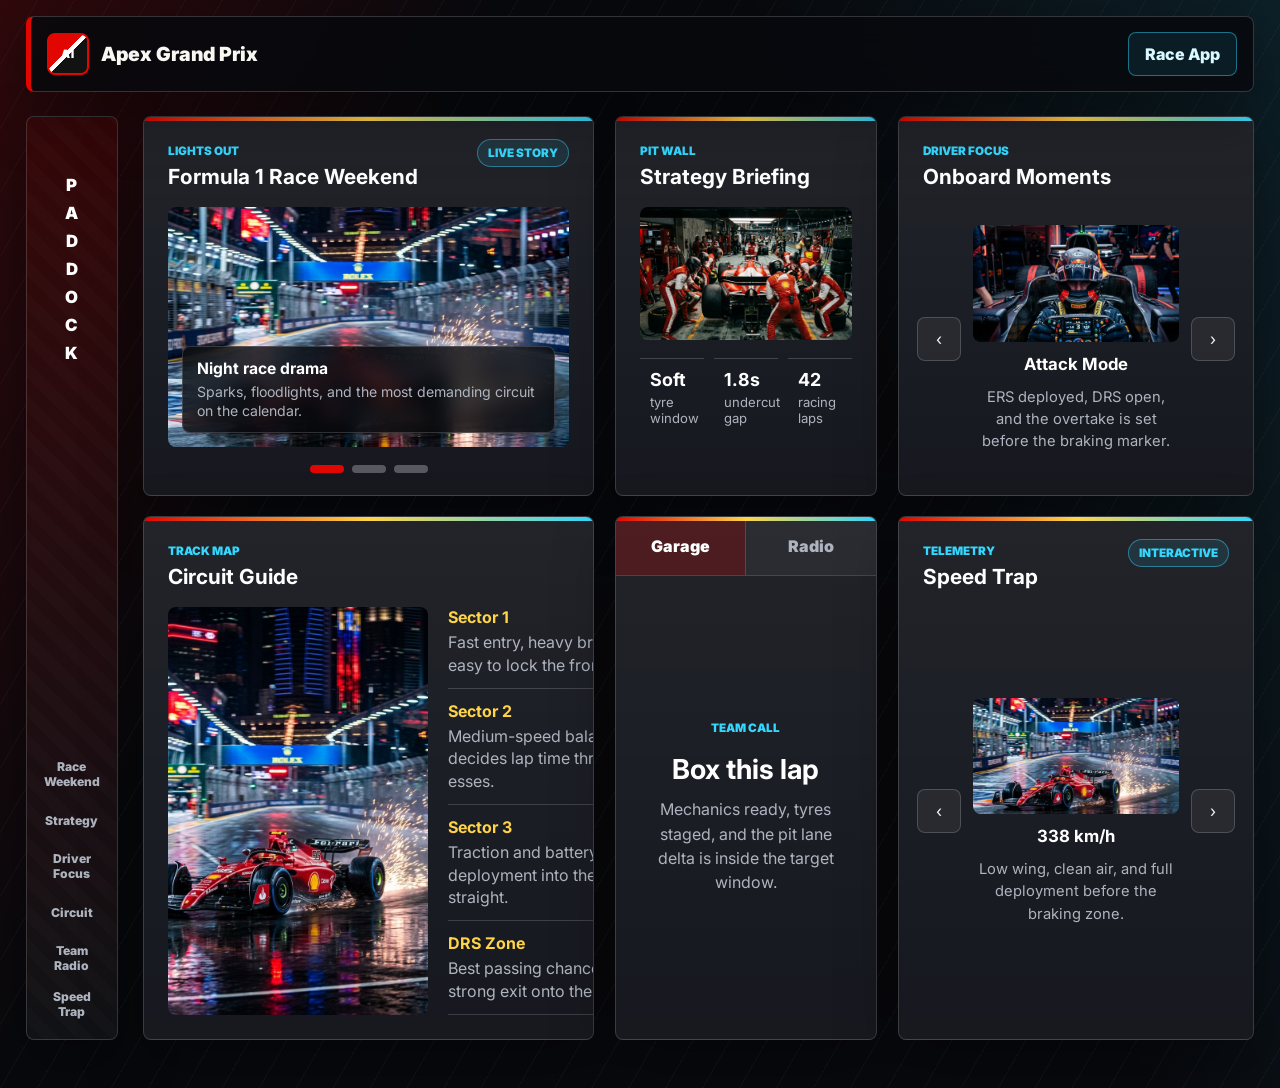
==== index.html @ 33b62a99 "Initial commit and push for basic framework of the app" ====
<!DOCTYPE html>
<html lang="en">
<head>
  <meta charset="UTF-8">
  <meta name="viewport" content="width=device-width, initial-scale=1.0">
  <title>Apex Grand Prix Hub</title>
  <meta name="description" content="Apex Grand Prix Hub — Formula 1 race weekends, pit strategy, driver focus, circuit guides, and telemetry data.">
  <link rel="preconnect" href="https://fonts.googleapis.com">
  <link rel="preconnect" href="https://fonts.gstatic.com" crossorigin>
  <link href="https://fonts.googleapis.com/css2?family=Inter:wght@400;600;700;800;900&display=swap" rel="stylesheet">
  <link rel="stylesheet" href="styles.css">
</head>
<body class="site-page">
  <header class="site-header">
    <button class="icon-button menu-button" type="button" aria-label="Toggle paddock menu" aria-expanded="false" aria-controls="siteSidebar" title="Menu" data-menu-toggle>
      <span></span>
      <span></span>
      <span></span>
    </button>

    <a class="brand" href="index.html" aria-label="Apex Grand Prix home">
      <span class="brand-mark" aria-hidden="true">A1</span>
      <span>Apex Grand Prix</span>
    </a>

    <nav class="header-actions" aria-label="Page links">
      <a href="mobile.html">Race App</a>
    </nav>
  </header>

  <div class="page-shell">
    <aside class="sidebar" id="siteSidebar" aria-label="Paddock navigation" data-sidebar>
      <button class="icon-button sidebar-close" type="button" aria-label="Close sidebar" title="Close" data-menu-close>&times;</button>

      <div class="sidebar-word" aria-hidden="true">
        <span>P</span>
        <span>A</span>
        <span>D</span>
        <span>D</span>
        <span>O</span>
        <span>C</span>
        <span>K</span>
      </div>

      <nav class="sidebar-menu" aria-label="Race sections">
        <a href="#race-weekend">Race Weekend</a>
        <a href="#strategy">Strategy</a>
        <a href="#driver-focus">Driver Focus</a>
        <a href="#circuit">Circuit</a>
        <a href="#team-radio">Team Radio</a>
        <a href="#speed-trap">Speed Trap</a>
      </nav>
    </aside>

    <button class="page-backdrop" type="button" aria-label="Dismiss sidebar" data-menu-backdrop></button>

    <main class="desktop-grid" aria-label="Formula 1 race dashboard">
      <section class="panel hero-panel" id="race-weekend" data-carousel>
        <div class="panel-heading">
          <div>
            <span class="eyebrow">Lights Out</span>
            <h1>Formula 1 Race Weekend</h1>
          </div>
          <span class="panel-tag">Live Story</span>
        </div>

        <div class="carousel-stage race-carousel">
          <article class="carousel-slide is-active">
            <img src="assets/f1-car-night.png" alt="Formula 1 car racing at night with sparks">
            <div class="slide-caption">
              <strong>Night race drama</strong>
              <span>Sparks, floodlights, and the most demanding circuit on the calendar.</span>
            </div>
          </article>

          <article class="carousel-slide">
            <img src="assets/f1-driver-cockpit.png" alt="Formula 1 driver in the cockpit with hands on steering wheel">
            <div class="slide-caption">
              <strong>Cockpit focus</strong>
              <span>Behind the visor, every micro-adjustment decides the lap time.</span>
            </div>
          </article>

          <article class="carousel-slide">
            <img src="assets/f1-pitstop.png" alt="Formula 1 pit stop crew changing tyres">
            <div class="slide-caption">
              <strong>Pit stop precision</strong>
              <span>Sub-three-second service — the fastest hands in motorsport.</span>
            </div>
          </article>
        </div>

        <div class="carousel-dots" aria-label="Race story slides">
          <button class="is-active" type="button" aria-label="Show start grid slide" data-carousel-dot></button>
          <button type="button" aria-label="Show speed trap slide" data-carousel-dot></button>
          <button type="button" aria-label="Show podium slide" data-carousel-dot></button>
        </div>
      </section>

      <section class="panel strategy-panel" id="strategy">
        <div class="panel-heading">
          <div>
            <span class="eyebrow">Pit Wall</span>
            <h2>Strategy Briefing</h2>
          </div>
        </div>

        <img class="panel-image" src="assets/f1-pitstop.png" alt="Formula 1 pit stop with mechanics servicing the car">

        <div class="metric-row">
          <span><strong>Soft</strong> tyre window</span>
          <span><strong>1.8s</strong> undercut gap</span>
          <span><strong>42</strong> racing laps</span>
        </div>
      </section>

      <section class="panel driver-panel" id="driver-focus" data-slider>
        <div class="panel-heading">
          <div>
            <span class="eyebrow">Driver Focus</span>
            <h2>Onboard Moments</h2>
          </div>
        </div>

        <div class="slider-shell">
          <button class="icon-button slider-arrow" type="button" aria-label="Previous slide" title="Previous" data-slider-prev>&lsaquo;</button>
          <div class="slider-window">
            <article class="slider-slide is-active">
              <img src="assets/f1-driver-cockpit.png" alt="Formula 1 driver ready in cockpit">
              <h3>Attack Mode</h3>
              <p>ERS deployed, DRS open, and the overtake is set before the braking marker.</p>
            </article>
            <article class="slider-slide">
              <img src="assets/f1-helmet.png" alt="Formula 1 racing helmet with track reflection">
              <h3>Helmet Design</h3>
              <p>Carbon fiber precision — 1.25 kg of protection at 330 km/h through the apex.</p>
            </article>
            <article class="slider-slide">
              <img src="assets/f1-steering-wheel.png" alt="Formula 1 steering wheel with buttons and display">
              <h3>Steering Wheel</h3>
              <p>25+ buttons, rotary dials, and an LED display — the driver's command center.</p>
            </article>
          </div>
          <button class="icon-button slider-arrow" type="button" aria-label="Next slide" title="Next" data-slider-next>&rsaquo;</button>
        </div>
      </section>

      <section class="panel circuit-panel" id="circuit">
        <div class="panel-heading">
          <div>
            <span class="eyebrow">Track Map</span>
            <h2>Circuit Guide</h2>
          </div>
        </div>

        <div class="circuit-layout">
          <img src="assets/f1-car-night.png" alt="Formula 1 car racing at night on street circuit">
          <div class="circuit-notes">
            <article>
              <strong>Sector 1</strong>
              <span>Fast entry, heavy braking, easy to lock the front-left.</span>
            </article>
            <article>
              <strong>Sector 2</strong>
              <span>Medium-speed balance decides lap time through the esses.</span>
            </article>
            <article>
              <strong>Sector 3</strong>
              <span>Traction and battery deployment into the main straight.</span>
            </article>
            <article>
              <strong>DRS Zone</strong>
              <span>Best passing chance after a strong exit onto the straight.</span>
            </article>
          </div>
        </div>
      </section>

      <section class="panel radio-panel" id="team-radio" data-tab-group>
        <div class="tabs" role="tablist" aria-label="Team radio tabs">
          <button class="tab is-active" type="button" role="tab" aria-selected="true" aria-controls="web-panel-a" id="web-tab-a" data-tab>Garage</button>
          <button class="tab" type="button" role="tab" aria-selected="false" aria-controls="web-panel-b" id="web-tab-b" data-tab>Radio</button>
        </div>

        <div class="tab-content">
          <article class="tab-panel is-active" id="web-panel-a" role="tabpanel" aria-labelledby="web-tab-a" data-tab-panel>
            <span class="eyebrow">Team Call</span>
            <h2>Box this lap</h2>
            <p>Mechanics ready, tyres staged, and the pit lane delta is inside the target window.</p>
          </article>
          <article class="tab-panel" id="web-panel-b" role="tabpanel" aria-labelledby="web-tab-b" data-tab-panel>
            <span class="eyebrow">Driver Radio</span>
            <h2>Push now</h2>
            <p>Battery available, traffic clear, and the rival ahead is losing rear grip.</p>
          </article>
        </div>
      </section>

      <section class="panel speed-panel" id="speed-trap" data-slider>
        <div class="panel-heading">
          <div>
            <span class="eyebrow">Telemetry</span>
            <h2>Speed Trap</h2>
          </div>
          <span class="panel-tag">Interactive</span>
        </div>

        <div class="wide-slider">
          <button class="icon-button slider-arrow" type="button" aria-label="Previous item" title="Previous" data-slider-prev>&lsaquo;</button>
          <div class="wide-slider-window">
            <article class="slider-slide is-active">
              <img src="assets/f1-car-night.png" alt="Formula 1 car at top speed">
              <h3>338 km/h</h3>
              <p>Low wing, clean air, and full deployment before the braking zone.</p>
            </article>
            <article class="slider-slide">
              <img src="assets/f1-pitstop.png" alt="Formula 1 pit stop in progress">
              <h3>2.4s stop</h3>
              <p>Sub-three-second service keeps the car ahead after the stop cycle.</p>
            </article>
            <article class="slider-slide">
              <img src="assets/f1-driver-cockpit.png" alt="Formula 1 driver cockpit launch">
              <h3>0.21s launch</h3>
              <p>Reaction time and wheelspin control decide the run to turn one.</p>
            </article>
          </div>
          <button class="icon-button slider-arrow" type="button" aria-label="Next item" title="Next" data-slider-next>&rsaquo;</button>
        </div>
      </section>
    </main>
  </div>

  <script src="script.js"></script>
</body>
</html>
---- styles.css ----
:root {
  --page: #08090d;
  --surface: #11131a;
  --surface-2: #181b23;
  --surface-3: #f7f7f2;
  --ink: #f8f8f2;
  --ink-dark: #171717;
  --muted: #aeb4bf;
  --line: rgba(255, 255, 255, 0.16);
  --red: #e10600;
  --red-dark: #9d0500;
  --cyan: #34d8ff;
  --yellow: #ffd447;
  --green: #1ed760;
  --orange: #ff8a00;
  --shadow: 0 22px 60px rgba(0, 0, 0, 0.35);
  --radius: 8px;
  --shell-width: min(calc(100% - clamp(24px, 4vw, 80px)), 1900px);
}

* {
  box-sizing: border-box;
}

html {
  scroll-behavior: smooth;
}

body {
  min-height: 100vh;
  margin: 0;
  color: var(--ink);
  background:
    linear-gradient(115deg, rgba(225, 6, 0, 0.18), transparent 28%),
    linear-gradient(250deg, rgba(52, 216, 255, 0.11), transparent 32%),
    repeating-linear-gradient(120deg, rgba(255, 255, 255, 0.035) 0 1px, transparent 1px 32px),
    var(--page);
  font-family: Inter, ui-sans-serif, system-ui, -apple-system, BlinkMacSystemFont, "Segoe UI", sans-serif;
}

body.is-menu-open {
  overflow: hidden;
}

button,
a {
  -webkit-tap-highlight-color: transparent;
}

button {
  font: inherit;
}

a {
  color: inherit;
  text-decoration: none;
}

img {
  display: block;
  max-width: 100%;
}

:focus-visible {
  outline: 3px solid rgba(52, 216, 255, 0.45);
  outline-offset: 3px;
}

.site-header {
  position: sticky;
  top: 16px;
  z-index: 20;
  display: grid;
  grid-template-columns: minmax(0, 1fr) auto;
  align-items: center;
  gap: 16px;
  width: var(--shell-width);
  min-height: 76px;
  margin: 16px auto 24px;
  padding: 12px 16px;
  border: 1px solid rgba(255, 255, 255, 0.18);
  border-left: 5px solid var(--red);
  border-radius: var(--radius);
  background: rgba(8, 9, 13, 0.86);
  box-shadow: var(--shadow);
  backdrop-filter: blur(16px);
}

.brand {
  justify-self: start;
  display: inline-flex;
  align-items: center;
  gap: 12px;
  min-width: 0;
  font-size: 1.22rem;
  font-weight: 900;
}

.brand-mark {
  display: inline-grid;
  place-items: center;
  flex: 0 0 auto;
  width: 42px;
  height: 42px;
  border: 2px solid var(--red);
  border-radius: var(--radius);
  background:
    linear-gradient(135deg, var(--red) 0 44%, #ffffff 44% 52%, #121212 52%);
  color: #ffffff;
  font-size: 0.72rem;
  font-weight: 950;
}

.header-actions {
  display: flex;
  justify-content: flex-end;
}

.header-actions a {
  display: inline-flex;
  align-items: center;
  justify-content: center;
  min-height: 44px;
  padding: 0 16px;
  border: 1px solid rgba(52, 216, 255, 0.45);
  border-radius: var(--radius);
  background: rgba(52, 216, 255, 0.09);
  color: #d9f8ff;
  font-weight: 850;
}

.header-actions a:hover {
  border-color: var(--cyan);
  background: rgba(52, 216, 255, 0.16);
}

.icon-button {
  display: inline-grid;
  place-items: center;
  width: 44px;
  height: 44px;
  border: 1px solid rgba(255, 255, 255, 0.18);
  border-radius: var(--radius);
  background: rgba(255, 255, 255, 0.06);
  color: var(--ink);
  cursor: pointer;
  transition: transform 160ms ease, border-color 160ms ease, background 160ms ease;
}

.icon-button:hover {
  transform: translateY(-1px);
  border-color: var(--cyan);
  background: rgba(52, 216, 255, 0.12);
}

.menu-button {
  display: none;
  gap: 4px;
  padding: 10px;
}

.menu-button span,
.mini-menu span {
  display: block;
  width: 20px;
  height: 2px;
  border-radius: 999px;
  background: currentColor;
}

.page-shell {
  display: grid;
  grid-template-columns: clamp(92px, 7vw, 140px) minmax(0, 1fr);
  gap: clamp(16px, 2vw, 32px);
  width: var(--shell-width);
  margin: 0 auto 48px;
}

.sidebar {
  position: sticky;
  top: 116px;
  display: grid;
  align-content: space-between;
  min-height: calc(100vh - 148px);
  padding: 16px 12px;
  overflow: hidden;
  border: 1px solid rgba(255, 255, 255, 0.16);
  border-radius: var(--radius);
  background:
    linear-gradient(180deg, rgba(225, 6, 0, 0.2), rgba(255, 255, 255, 0.04)),
    rgba(8, 9, 13, 0.9);
  box-shadow: var(--shadow);
}

.sidebar::before {
  content: "";
  position: absolute;
  inset: 0;
  background:
    repeating-linear-gradient(45deg, transparent 0 12px, rgba(255, 255, 255, 0.08) 12px 24px);
  opacity: 0.18;
  pointer-events: none;
}

.sidebar-close {
  display: none;
}

.sidebar-word {
  position: relative;
  display: grid;
  justify-items: center;
  gap: 8px;
  margin-top: 42px;
  color: #ffffff;
  font-size: 1.05rem;
  font-weight: 950;
}

.sidebar-menu {
  position: relative;
  display: grid;
  gap: 8px;
}

.sidebar-menu a {
  display: grid;
  place-items: center;
  min-height: 38px;
  border-radius: var(--radius);
  color: var(--muted);
  font-size: 0.76rem;
  font-weight: 850;
  text-align: center;
}

.sidebar-menu a:hover {
  background: rgba(225, 6, 0, 0.22);
  color: #ffffff;
}

.page-backdrop {
  display: none;
}

.desktop-grid {
  display: grid;
  grid-template-columns: repeat(12, minmax(0, 1fr));
  grid-auto-flow: row dense;
  gap: clamp(16px, 1.6vw, 28px);
  align-items: stretch;
}

.panel {
  position: relative;
  display: flex;
  flex-direction: column;
  min-width: 0;
  min-height: clamp(300px, 28vh, 430px);
  overflow: hidden;
  border: 1px solid rgba(255, 255, 255, 0.15);
  border-radius: var(--radius);
  background:
    linear-gradient(180deg, rgba(255, 255, 255, 0.07), rgba(255, 255, 255, 0.025)),
    var(--surface);
  box-shadow: var(--shadow);
}

.panel::before {
  content: "";
  position: absolute;
  inset: 0 0 auto;
  height: 4px;
  background: linear-gradient(90deg, var(--red), var(--yellow), var(--cyan));
  pointer-events: none;
}

.panel h1,
.panel h2,
.panel h3,
.panel p {
  margin: 0;
}

.panel h1,
.panel h2 {
  color: #ffffff;
  font-size: 1.3rem;
  line-height: 1.15;
}

.panel h3 {
  color: #ffffff;
  font-size: 1.05rem;
}

.panel p {
  color: var(--muted);
  line-height: 1.52;
}

.panel-heading {
  position: relative;
  z-index: 2;
  display: flex;
  align-items: flex-start;
  justify-content: space-between;
  gap: 14px;
  padding: 22px 24px 0;
}

.eyebrow,
.panel-tag {
  color: var(--cyan);
  font-size: 0.73rem;
  font-weight: 950;
  text-transform: uppercase;
}

.eyebrow {
  display: inline-block;
  margin-bottom: 7px;
}

.panel-tag {
  flex: 0 0 auto;
  padding: 6px 10px;
  border: 1px solid rgba(52, 216, 255, 0.45);
  border-radius: 999px;
  background: rgba(52, 216, 255, 0.1);
}

.hero-panel,
.circuit-panel {
  grid-column: span 5;
}

.strategy-panel,
.radio-panel {
  grid-column: span 3;
}

.driver-panel,
.speed-panel {
  grid-column: span 4;
}

.race-carousel {
  flex: 1;
  min-height: 0;
}

.carousel-stage {
  position: relative;
  flex: 1;
  min-height: 240px;
  margin: 18px 24px 0;
  border-radius: var(--radius);
}

.carousel-stage.compact {
  min-height: 168px;
  margin: 14px 18px 0;
}

.carousel-slide {
  position: absolute;
  inset: 0;
  display: grid;
  align-content: stretch;
  opacity: 0;
  transform: translateX(14px);
  pointer-events: none;
  transition: opacity 220ms ease, transform 220ms ease;
}

.carousel-slide.is-active {
  opacity: 1;
  transform: translateX(0);
  pointer-events: auto;
}

.carousel-slide img {
  width: 100%;
  height: 100%;
  min-height: 0;
  object-fit: cover;
  border-radius: var(--radius);
}

.slide-caption {
  position: absolute;
  left: 14px;
  right: 14px;
  bottom: 14px;
  display: grid;
  gap: 4px;
  padding: 12px 14px;
  border: 1px solid rgba(255, 255, 255, 0.16);
  border-radius: var(--radius);
  background: rgba(8, 9, 13, 0.78);
  color: #ffffff;
  backdrop-filter: blur(10px);
}

.slide-caption strong {
  font-size: 0.98rem;
}

.slide-caption span {
  color: var(--muted);
  font-size: 0.88rem;
  line-height: 1.35;
}

.carousel-dots {
  display: flex;
  justify-content: center;
  gap: 8px;
  padding: 18px 24px 22px;
}

.carousel-dots button {
  width: 34px;
  height: 8px;
  padding: 0;
  border: 0;
  border-radius: 999px;
  background: rgba(255, 255, 255, 0.28);
  cursor: pointer;
}

.carousel-dots button.is-active {
  background: var(--red);
}

.panel-image {
  width: calc(100% - 48px);
  aspect-ratio: 16 / 10;
  margin: 18px 24px 0;
  object-fit: cover;
  border-radius: var(--radius);
}

.metric-row {
  display: grid;
  grid-template-columns: repeat(3, minmax(0, 1fr));
  gap: 10px;
  padding: 18px 24px 24px;
}

.metric-row span {
  display: grid;
  gap: 3px;
  min-width: 0;
  padding: 10px;
  border-top: 1px solid rgba(255, 255, 255, 0.18);
  color: var(--muted);
  font-size: 0.82rem;
  line-height: 1.25;
}

.metric-row strong {
  color: #ffffff;
  font-size: 1.12rem;
}

.slider-shell,
.wide-slider {
  display: grid;
  grid-template-columns: 44px minmax(0, 1fr) 44px;
  align-items: center;
  gap: 12px;
  flex: 1;
  padding: 18px 18px 24px;
}

.slider-window,
.wide-slider-window {
  position: relative;
  min-height: 260px;
  overflow: hidden;
}

.slider-slide {
  position: absolute;
  inset: 0;
  display: grid;
  align-content: center;
  justify-items: center;
  gap: 12px;
  opacity: 0;
  transform: scale(0.97);
  pointer-events: none;
  text-align: center;
  transition: opacity 180ms ease, transform 180ms ease;
}

.slider-slide.is-active {
  opacity: 1;
  transform: scale(1);
  pointer-events: auto;
}

.slider-slide img {
  width: min(100%, 360px);
  aspect-ratio: 16 / 9;
  object-fit: cover;
  border-radius: var(--radius);
}

.slider-slide p {
  max-width: 320px;
  font-size: 0.92rem;
}

.circuit-layout {
  display: grid;
  grid-template-columns: minmax(260px, 1.1fr) minmax(220px, 0.9fr);
  gap: 20px;
  align-items: stretch;
  flex: 1;
  padding: 18px 24px 24px;
}

.circuit-layout img {
  width: 100%;
  height: 100%;
  min-height: 260px;
  object-fit: cover;
  border-radius: var(--radius);
}

.circuit-notes {
  display: grid;
  align-content: stretch;
  gap: 12px;
}

.circuit-notes article {
  display: grid;
  gap: 4px;
  padding: 0 0 12px;
  border-bottom: 1px solid rgba(255, 255, 255, 0.16);
}

.circuit-notes strong {
  color: var(--yellow);
}

.circuit-notes span {
  color: var(--muted);
  line-height: 1.4;
}

.tabs {
  display: grid;
  grid-template-columns: repeat(2, minmax(0, 1fr));
  border-bottom: 1px solid rgba(255, 255, 255, 0.16);
}

.tab {
  min-height: 58px;
  border: 0;
  border-right: 1px solid rgba(255, 255, 255, 0.16);
  background: rgba(255, 255, 255, 0.04);
  color: var(--muted);
  font-weight: 950;
  cursor: pointer;
}

.tab:last-child {
  border-right: 0;
}

.tab.is-active {
  background: rgba(225, 6, 0, 0.22);
  color: #ffffff;
}

.tab-content {
  position: relative;
  flex: 1;
  min-height: 280px;
}

.tab-panel {
  position: absolute;
  inset: 0;
  display: grid;
  align-content: center;
  justify-items: center;
  gap: 12px;
  padding: 28px;
  opacity: 0;
  transform: translateY(8px);
  pointer-events: none;
  text-align: center;
  transition: opacity 180ms ease, transform 180ms ease;
}

.tab-panel.is-active {
  opacity: 1;
  transform: translateY(0);
  pointer-events: auto;
}

.tab-panel h2 {
  font-size: 1.72rem;
}

.tab-panel p {
  max-width: 280px;
}

/* ── Mock page layout ── */
.mock-page .site-header {
  grid-template-columns: minmax(0, 1fr) auto;
}

.mock-board {
  display: flex;
  justify-content: center;
  width: var(--shell-width);
  margin: 0 auto 48px;
}

/* ── Phone device frame ── */
.phone-device {
  position: relative;
  display: flex;
  flex-direction: column;
  width: min(420px, 100%);
  height: min(860px, calc(100vh - 140px));
  border: 2px solid rgba(255, 255, 255, 0.22);
  border-radius: 40px;
  background: #080a0e;
  box-shadow:
    0 0 0 4px #1a1d26,
    0 30px 80px rgba(0, 0, 0, 0.5),
    0 0 60px rgba(225, 6, 0, 0.12),
    inset 0 0 30px rgba(225, 6, 0, 0.04);
  overflow: hidden;
}

/* ── Phone notch bar ── */
.phone-notch {
  display: grid;
  grid-template-columns: 1fr auto 1fr;
  align-items: center;
  padding: 8px 24px 4px;
  font-size: 0.72rem;
  font-weight: 700;
  color: #ffffff;
}

.notch-time {
  justify-self: start;
}

.notch-island {
  width: 88px;
  height: 26px;
  border-radius: 999px;
  background: #000;
  border: 1px solid rgba(255, 255, 255, 0.08);
}

.notch-icons {
  justify-self: end;
  display: flex;
  align-items: center;
  gap: 6px;
  color: #ffffff;
}

/* ── App top bar ── */
.app-topbar {
  display: grid;
  grid-template-columns: 42px 1fr auto;
  align-items: center;
  min-height: 52px;
  margin: 0 14px 0;
  padding: 0 4px;
  border-bottom: 1px solid rgba(255, 255, 255, 0.12);
  text-align: center;
}

.app-live-badge {
  padding: 3px 10px;
  margin-right: 6px;
  border-radius: 999px;
  background: var(--red);
  color: #ffffff;
  font-size: 0.62rem;
  font-weight: 950;
  letter-spacing: 0.08em;
  animation: livePulse 2s ease-in-out infinite;
}

@keyframes livePulse {
  0%, 100% { opacity: 1; }
  50% { opacity: 0.5; }
}

.mini-menu {
  display: grid;
  gap: 4px;
  width: 38px;
  height: 38px;
  padding: 10px;
  border: 0;
  background: transparent;
  color: #ffffff;
  cursor: pointer;
}

/* ── Scrollable app container ── */
.app-scroll {
  flex: 1;
  overflow-y: auto;
  overflow-x: hidden;
  padding: 14px;
  scroll-behavior: smooth;
  -webkit-overflow-scrolling: touch;
}

.app-scroll::-webkit-scrollbar {
  width: 3px;
}

.app-scroll::-webkit-scrollbar-track {
  background: transparent;
}

.app-scroll::-webkit-scrollbar-thumb {
  background: rgba(225, 6, 0, 0.4);
  border-radius: 999px;
}

/* ── Shared section styles ── */
.app-section {
  margin-bottom: 16px;
  border: 1px solid rgba(255, 255, 255, 0.12);
  border-radius: 14px;
  background:
    linear-gradient(180deg, rgba(255, 255, 255, 0.06), rgba(255, 255, 255, 0.02)),
    rgba(17, 19, 26, 0.95);
  overflow: hidden;
}

.app-section:last-child {
  margin-bottom: 8px;
}

.app-section-header {
  padding: 18px 18px 0;
}

.app-eyebrow {
  display: inline-block;
  margin-bottom: 5px;
  color: var(--cyan);
  font-size: 0.68rem;
  font-weight: 950;
  text-transform: uppercase;
  letter-spacing: 0.06em;
}

.app-section-header h2 {
  margin: 0;
  color: #ffffff;
  font-size: 1.12rem;
  font-weight: 800;
  line-height: 1.2;
}

/* ── Hero section ── */
.app-hero {
  border: none;
  background: none;
  border-radius: 14px;
  overflow: hidden;
}

.app-hero-image {
  position: relative;
  border-radius: 14px;
  overflow: hidden;
}

.app-hero-image img {
  width: 100%;
  height: 240px;
  object-fit: cover;
  display: block;
}

.app-hero-overlay {
  position: absolute;
  inset: 0;
  display: flex;
  flex-direction: column;
  justify-content: flex-end;
  padding: 18px;
  background:
    linear-gradient(to top, rgba(8, 9, 13, 0.95) 0%, rgba(8, 9, 13, 0.4) 50%, transparent 100%);
}

.app-badge {
  display: inline-block;
  width: fit-content;
  padding: 4px 10px;
  margin-bottom: 8px;
  border-radius: 999px;
  background: rgba(225, 6, 0, 0.85);
  color: #ffffff;
  font-size: 0.64rem;
  font-weight: 900;
  text-transform: uppercase;
  letter-spacing: 0.06em;
}

.app-hero-overlay h1 {
  margin: 0 0 6px;
  color: #ffffff;
  font-size: 1.4rem;
  font-weight: 900;
  line-height: 1.15;
}

.app-hero-overlay p {
  margin: 0;
  color: rgba(255, 255, 255, 0.72);
  font-size: 0.82rem;
  line-height: 1.4;
}

/* ── Countdown ── */
.app-countdown-grid {
  display: grid;
  grid-template-columns: repeat(4, 1fr);
  gap: 8px;
  padding: 16px 18px 20px;
}

.countdown-cell {
  display: flex;
  flex-direction: column;
  align-items: center;
  gap: 4px;
  padding: 12px 0;
  border-radius: 10px;
  background: rgba(255, 255, 255, 0.06);
  border: 1px solid rgba(255, 255, 255, 0.08);
}

.countdown-cell strong {
  color: #ffffff;
  font-size: 1.35rem;
  font-weight: 900;
  font-variant-numeric: tabular-nums;
}

.countdown-cell span {
  color: var(--muted);
  font-size: 0.65rem;
  font-weight: 700;
  text-transform: uppercase;
}

/* ── Driver Card ── */
.app-driver-hero {
  padding: 14px 18px 0;
}

.app-driver-hero img {
  width: 100%;
  height: 200px;
  object-fit: cover;
  border-radius: 10px;
  border: 1px solid rgba(255, 255, 255, 0.1);
}

.app-driver-stats {
  display: grid;
  grid-template-columns: repeat(4, 1fr);
  gap: 6px;
  padding: 14px 18px 0;
}

.stat-item {
  display: flex;
  flex-direction: column;
  align-items: center;
  gap: 2px;
  padding: 10px 4px;
  border-radius: 8px;
  background: rgba(255, 255, 255, 0.05);
}

.stat-item strong {
  color: #ffffff;
  font-size: 1.05rem;
  font-weight: 900;
}

.stat-item span {
  color: var(--muted);
  font-size: 0.62rem;
  font-weight: 700;
  text-transform: uppercase;
}

.app-driver-bio {
  margin: 0;
  padding: 14px 18px 18px;
  color: var(--muted);
  font-size: 0.82rem;
  line-height: 1.55;
}

/* ── Strategy section ── */
.app-strategy-image {
  padding: 14px 18px 0;
}

.app-strategy-image img {
  width: 100%;
  height: 180px;
  object-fit: cover;
  border-radius: 10px;
  border: 1px solid rgba(255, 255, 255, 0.1);
}

.app-strategy-metrics {
  display: grid;
  gap: 10px;
  padding: 14px 18px 0;
}

.strategy-metric {
  display: grid;
  grid-template-columns: 32px 1fr;
  gap: 12px;
  align-items: center;
  padding: 10px 12px;
  border-radius: 8px;
  background: rgba(255, 255, 255, 0.05);
  border: 1px solid rgba(255, 255, 255, 0.06);
}

.metric-icon {
  width: 28px;
  height: 28px;
  border-radius: 50%;
}

.tyre-soft {
  background: linear-gradient(135deg, #e10600, #ff4444);
  box-shadow: 0 0 8px rgba(225, 6, 0, 0.4);
}

.tyre-medium {
  background: linear-gradient(135deg, #ffd447, #ffaa00);
  box-shadow: 0 0 8px rgba(255, 212, 71, 0.4);
}

.strategy-metric strong {
  display: block;
  color: #ffffff;
  font-size: 0.85rem;
}

.strategy-metric span {
  color: var(--muted);
  font-size: 0.72rem;
}

.app-strategy-data {
  padding: 14px 18px 18px;
}

.data-row {
  display: flex;
  justify-content: space-between;
  align-items: center;
  padding: 10px 0;
  border-bottom: 1px solid rgba(255, 255, 255, 0.08);
}

.data-row:last-child {
  border-bottom: none;
}

.data-row span {
  color: var(--muted);
  font-size: 0.8rem;
}

.data-row strong {
  color: #ffffff;
  font-size: 0.88rem;
  font-weight: 800;
  font-variant-numeric: tabular-nums;
}

/* ── Gear showcase ── */
.app-gear-showcase {
  padding: 14px 18px 0;
}

.app-gear-showcase img {
  width: 100%;
  height: 220px;
  object-fit: cover;
  border-radius: 10px;
  border: 1px solid rgba(255, 255, 255, 0.1);
}

.app-gear-desc {
  margin: 0;
  padding: 14px 18px 18px;
  color: var(--muted);
  font-size: 0.82rem;
  line-height: 1.55;
}

/* ── Telemetry ── */
.app-telemetry-image {
  padding: 14px 18px 0;
}

.app-telemetry-image img {
  width: 100%;
  height: 200px;
  object-fit: cover;
  border-radius: 10px;
  border: 1px solid rgba(255, 255, 255, 0.1);
}

.app-telemetry-stats {
  display: grid;
  grid-template-columns: repeat(3, 1fr);
  gap: 8px;
  padding: 14px 18px 0;
}

.telemetry-stat {
  display: flex;
  flex-direction: column;
  align-items: center;
  gap: 1px;
  padding: 12px 4px;
  border-radius: 10px;
  background: rgba(255, 255, 255, 0.05);
  border: 1px solid rgba(255, 255, 255, 0.06);
}

.telemetry-value {
  color: #ffffff;
  font-size: 1.3rem;
  font-weight: 900;
  font-variant-numeric: tabular-nums;
}

.telemetry-unit {
  color: var(--cyan);
  font-size: 0.66rem;
  font-weight: 900;
  text-transform: uppercase;
}

.telemetry-label {
  color: var(--muted);
  font-size: 0.6rem;
  font-weight: 700;
  text-transform: uppercase;
  margin-top: 2px;
}

.app-telemetry-bars {
  padding: 14px 18px 18px;
}

.bar-item {
  display: grid;
  grid-template-columns: 72px 1fr 40px;
  align-items: center;
  gap: 10px;
  padding: 6px 0;
}

.bar-label {
  color: var(--muted);
  font-size: 0.72rem;
  font-weight: 700;
}

.bar-track {
  height: 6px;
  border-radius: 999px;
  background: rgba(255, 255, 255, 0.1);
  overflow: hidden;
}

.bar-fill {
  height: 100%;
  border-radius: 999px;
  transition: width 600ms ease;
}

.bar-throttle {
  background: linear-gradient(90deg, var(--green), #44ff88);
}

.bar-brake {
  background: linear-gradient(90deg, var(--red), #ff4444);
}

.bar-ers {
  background: linear-gradient(90deg, var(--cyan), #66e8ff);
}

.bar-drs {
  background: linear-gradient(90deg, var(--yellow), var(--orange));
}

.bar-value {
  color: #ffffff;
  font-size: 0.7rem;
  font-weight: 800;
  text-align: right;
  font-variant-numeric: tabular-nums;
}

/* ── Standings ── */
.standings-table {
  padding: 14px 18px 18px;
}

.standing-row {
  display: grid;
  grid-template-columns: 32px 1fr 42px 36px;
  align-items: center;
  gap: 8px;
  padding: 9px 10px;
  border-radius: 8px;
  font-size: 0.8rem;
  color: var(--muted);
}

.standing-header {
  font-size: 0.65rem;
  font-weight: 800;
  text-transform: uppercase;
  color: rgba(174, 180, 191, 0.6);
  padding-bottom: 4px;
  border-bottom: 1px solid rgba(255, 255, 255, 0.08);
}

.standing-row.highlight {
  background: rgba(225, 6, 0, 0.14);
  border: 1px solid rgba(225, 6, 0, 0.25);
}

.pos-badge {
  display: inline-grid;
  place-items: center;
  width: 24px;
  height: 24px;
  border-radius: 6px;
  background: rgba(255, 255, 255, 0.08);
  color: #ffffff;
  font-size: 0.72rem;
  font-weight: 900;
}

.standing-row.highlight .pos-badge {
  background: var(--red);
}

.team-tag {
  padding: 2px 6px;
  border-radius: 4px;
  font-size: 0.62rem;
  font-weight: 900;
  text-align: center;
  color: #ffffff;
}

.team-rbr { background: rgba(30, 65, 255, 0.5); }
.team-mcl { background: rgba(255, 138, 0, 0.5); }
.team-fer { background: rgba(225, 6, 0, 0.5); }

/* ── App Radio / Tabs ── */
.app-radio .tabs {
  margin: 0 18px;
  border-radius: 10px 10px 0 0;
  overflow: hidden;
  border-bottom: 1px solid rgba(255, 255, 255, 0.1);
}

.app-tab-content {
  min-height: 160px;
}

.app-tab-content .tab-panel {
  padding: 22px 18px;
}

.app-tab-content h2 {
  font-size: 1.3rem;
}

/* ── Phone home bar ── */
.phone-home-bar {
  width: 134px;
  height: 5px;
  margin: 8px auto 10px;
  border-radius: 999px;
  background: rgba(255, 255, 255, 0.35);
}

@media (min-width: 1500px) {
  .panel {
    min-height: clamp(340px, 30vh, 480px);
  }

  .slider-window,
  .wide-slider-window {
    min-height: 300px;
  }
}

@media (max-width: 1180px) {
  .desktop-grid {
    grid-template-columns: repeat(6, minmax(0, 1fr));
  }

  .hero-panel,
  .circuit-panel {
    grid-column: span 6;
  }

  .strategy-panel,
  .radio-panel,
  .driver-panel,
  .speed-panel {
    grid-column: span 3;
  }

  .circuit-layout {
    grid-template-columns: 1fr;
  }

  .phone-device {
    width: min(400px, 100%);
  }
}

@media (max-width: 760px) {
  :root {
    --shell-width: min(calc(100% - 20px), 560px);
  }

  .site-header {
    top: 10px;
    grid-template-columns: 44px minmax(0, 1fr) auto;
    min-height: 64px;
    margin-top: 10px;
    margin-bottom: 16px;
    padding: 8px;
  }

  .menu-button {
    display: inline-grid;
  }

  .brand {
    justify-self: start;
    gap: 8px;
    font-size: 1rem;
  }

  .brand-mark {
    width: 38px;
    height: 38px;
  }

  .header-actions a {
    min-height: 38px;
    padding: 0 10px;
    font-size: 0.86rem;
  }

  .page-shell {
    display: block;
    margin-bottom: 28px;
  }

  .sidebar {
    position: fixed;
    inset: 0 auto 0 0;
    z-index: 40;
    width: min(300px, 86vw);
    min-height: 100vh;
    padding: 18px;
    border-radius: 0 var(--radius) var(--radius) 0;
    transform: translateX(-104%);
    transition: transform 220ms ease;
  }

  .sidebar.is-open {
    transform: translateX(0);
  }

  .sidebar-close {
    position: relative;
    display: grid;
    justify-self: end;
  }

  .sidebar-word {
    display: flex;
    justify-content: center;
    gap: 7px;
    margin-top: 12px;
  }

  .sidebar-menu {
    gap: 10px;
    align-self: end;
  }

  .sidebar-menu a {
    justify-content: start;
    min-height: 44px;
    padding: 0 12px;
    font-size: 0.92rem;
    text-align: left;
  }

  .page-backdrop {
    position: fixed;
    inset: 0;
    z-index: 30;
    display: block;
    border: 0;
    background: rgba(0, 0, 0, 0.58);
    opacity: 0;
    pointer-events: none;
    transition: opacity 180ms ease;
  }

  body.is-menu-open .page-backdrop {
    opacity: 1;
    pointer-events: auto;
  }

  .desktop-grid {
    grid-template-columns: 1fr;
    gap: 16px;
  }

  .hero-panel,
  .strategy-panel,
  .driver-panel,
  .circuit-panel,
  .radio-panel,
  .speed-panel {
    grid-column: auto;
  }

  .panel {
    min-height: 0;
  }

  .panel-heading {
    padding: 18px 18px 0;
  }

  .panel h1,
  .panel h2 {
    font-size: 1.12rem;
  }

  .panel-tag {
    display: none;
  }

  .carousel-stage {
    min-height: 210px;
    margin: 14px 18px 0;
  }

  .slide-caption {
    position: static;
    margin-top: 10px;
    background: rgba(255, 255, 255, 0.07);
  }

  .carousel-slide {
    align-content: start;
  }

  .carousel-slide img {
    height: 168px;
  }

  .carousel-dots {
    padding: 14px 18px 18px;
  }

  .panel-image {
    width: calc(100% - 36px);
    margin: 14px 18px 0;
  }

  .metric-row {
    grid-template-columns: 1fr;
    padding: 14px 18px 18px;
  }

  .slider-shell,
  .wide-slider {
    grid-template-columns: 40px minmax(0, 1fr) 40px;
    gap: 8px;
    padding: 14px 12px 18px;
  }

  .slider-window,
  .wide-slider-window {
    min-height: 258px;
  }

  .slider-slide img {
    width: min(100%, 260px);
  }

  .circuit-layout {
    padding: 14px 18px 18px;
  }

  .circuit-layout img {
    min-height: 180px;
  }

  .tab {
    min-height: 52px;
  }

  .tab-content {
    min-height: 230px;
  }

  .mock-page .site-header {
    grid-template-columns: minmax(0, 1fr) auto;
  }

  .mock-board {
    margin-bottom: 28px;
  }

  .phone-device {
    width: 100%;
    height: calc(100vh - 110px);
    border-radius: 24px;
    border-width: 1px;
    box-shadow:
      0 0 0 2px #1a1d26,
      0 20px 50px rgba(0, 0, 0, 0.5);
  }
}

@media (max-width: 420px) {
  .brand span:last-child {
    max-width: 128px;
    overflow: hidden;
    text-overflow: ellipsis;
    white-space: nowrap;
  }

  .header-actions a {
    padding: 0 8px;
    font-size: 0.78rem;
  }

  .panel-heading {
    gap: 10px;
  }

  .carousel-slide img {
    height: 150px;
  }

  .slider-slide p,
  .slide-caption span {
    font-size: 0.82rem;
  }
}

@media (prefers-reduced-motion: reduce) {
  *,
  *::before,
  *::after {
    scroll-behavior: auto !important;
    transition-duration: 0.01ms !important;
    animation-duration: 0.01ms !important;
    animation-iteration-count: 1 !important;
  }
}
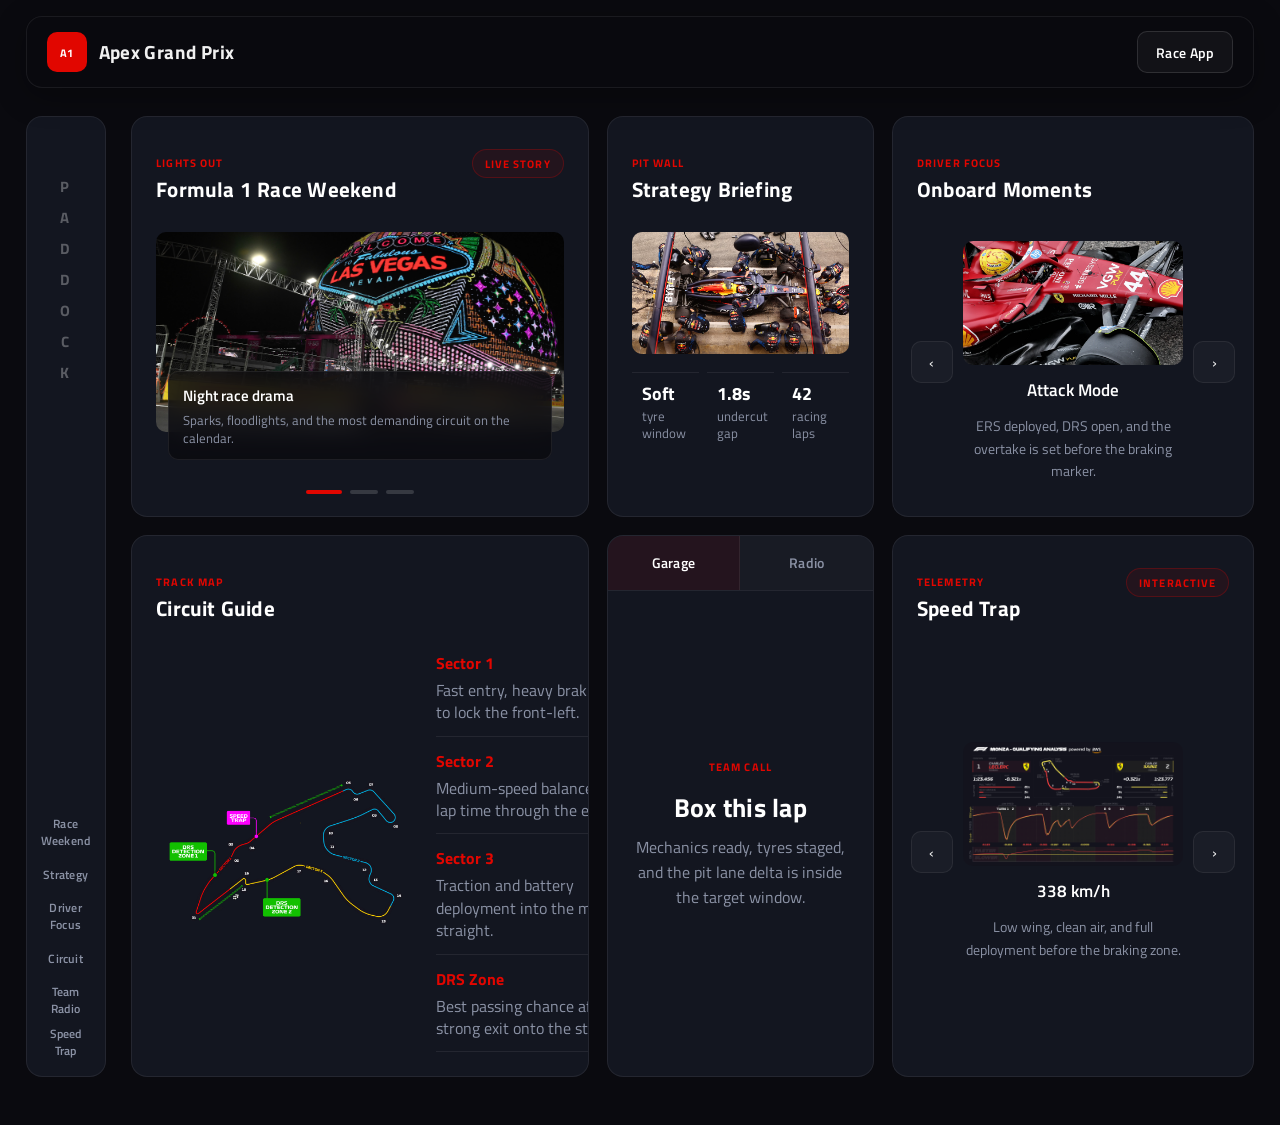
==== commit 0f921c44: "Initial commit before fixing changes" ====
--- a/index.html
+++ b/index.html
@@ -7,7 +7,7 @@
   <meta name="description" content="Apex Grand Prix Hub — Formula 1 race weekends, pit strategy, driver focus, circuit guides, and telemetry data.">
   <link rel="preconnect" href="https://fonts.googleapis.com">
   <link rel="preconnect" href="https://fonts.gstatic.com" crossorigin>
-  <link href="https://fonts.googleapis.com/css2?family=Inter:wght@400;600;700;800;900&display=swap" rel="stylesheet">
+  <link href="https://fonts.googleapis.com/css2?family=Titillium+Web:wght@400;600;700&display=swap" rel="stylesheet">
   <link rel="stylesheet" href="styles.css">
 </head>
 <body class="site-page">
@@ -66,7 +66,7 @@
 
         <div class="carousel-stage race-carousel">
           <article class="carousel-slide is-active">
-            <img src="assets/f1-car-night.png" alt="Formula 1 car racing at night with sparks">
+            <img src="sciqus-images/nightrace.png" alt="Formula 1 night race under floodlights with sparks flying from cars">
             <div class="slide-caption">
               <strong>Night race drama</strong>
               <span>Sparks, floodlights, and the most demanding circuit on the calendar.</span>
@@ -74,15 +74,15 @@
           </article>
 
           <article class="carousel-slide">
-            <img src="assets/f1-driver-cockpit.png" alt="Formula 1 driver in the cockpit with hands on steering wheel">
+            <img src="sciqus-images/Activeaero.webp" alt="Formula 1 car with active aerodynamic elements deployed at high speed">
             <div class="slide-caption">
-              <strong>Cockpit focus</strong>
-              <span>Behind the visor, every micro-adjustment decides the lap time.</span>
+              <strong>Active aero</strong>
+              <span>Adaptive wings shift in real time, balancing downforce and top-end speed.</span>
             </div>
           </article>
 
           <article class="carousel-slide">
-            <img src="assets/f1-pitstop.png" alt="Formula 1 pit stop crew changing tyres">
+            <img src="sciqus-images/pitstop.webp.avif" alt="Formula 1 pit stop crew changing tyres in under three seconds">
             <div class="slide-caption">
               <strong>Pit stop precision</strong>
               <span>Sub-three-second service — the fastest hands in motorsport.</span>
@@ -91,9 +91,9 @@
         </div>
 
         <div class="carousel-dots" aria-label="Race story slides">
-          <button class="is-active" type="button" aria-label="Show start grid slide" data-carousel-dot></button>
-          <button type="button" aria-label="Show speed trap slide" data-carousel-dot></button>
-          <button type="button" aria-label="Show podium slide" data-carousel-dot></button>
+          <button class="is-active" type="button" aria-label="Show night race slide" data-carousel-dot></button>
+          <button type="button" aria-label="Show active aero slide" data-carousel-dot></button>
+          <button type="button" aria-label="Show pit stop slide" data-carousel-dot></button>
         </div>
       </section>
 
@@ -105,7 +105,7 @@
           </div>
         </div>
 
-        <img class="panel-image" src="assets/f1-pitstop.png" alt="Formula 1 pit stop with mechanics servicing the car">
+        <img class="panel-image" src="sciqus-images/pitstop.webp.avif" alt="Formula 1 pit stop with mechanics servicing the car">
 
         <div class="metric-row">
           <span><strong>Soft</strong> tyre window</span>
@@ -126,17 +126,17 @@
           <button class="icon-button slider-arrow" type="button" aria-label="Previous slide" title="Previous" data-slider-prev>&lsaquo;</button>
           <div class="slider-window">
             <article class="slider-slide is-active">
-              <img src="assets/f1-driver-cockpit.png" alt="Formula 1 driver ready in cockpit">
+              <img src="sciqus-images/cockpit.webp" alt="Formula 1 driver seated in cockpit ready for race start">
               <h3>Attack Mode</h3>
               <p>ERS deployed, DRS open, and the overtake is set before the braking marker.</p>
             </article>
             <article class="slider-slide">
-              <img src="assets/f1-helmet.png" alt="Formula 1 racing helmet with track reflection">
+              <img src="sciqus-images/HelmetDesign.jpg" alt="Formula 1 racing helmet with custom livery design">
               <h3>Helmet Design</h3>
               <p>Carbon fiber precision — 1.25 kg of protection at 330 km/h through the apex.</p>
             </article>
             <article class="slider-slide">
-              <img src="assets/f1-steering-wheel.png" alt="Formula 1 steering wheel with buttons and display">
+              <img src="sciqus-images/steeringwheel.png.webp" alt="Formula 1 steering wheel with buttons, rotary dials and display">
               <h3>Steering Wheel</h3>
               <p>25+ buttons, rotary dials, and an LED display — the driver's command center.</p>
             </article>
@@ -154,7 +154,7 @@
         </div>
 
         <div class="circuit-layout">
-          <img src="assets/f1-car-night.png" alt="Formula 1 car racing at night on street circuit">
+          <img src="sciqus-images/Belgium_Circuit.webp.avif" alt="Spa-Francorchamps circuit aerial view showing the famous Eau Rouge corner">
           <div class="circuit-notes">
             <article>
               <strong>Sector 1</strong>
@@ -209,17 +209,17 @@
           <button class="icon-button slider-arrow" type="button" aria-label="Previous item" title="Previous" data-slider-prev>&lsaquo;</button>
           <div class="wide-slider-window">
             <article class="slider-slide is-active">
-              <img src="assets/f1-car-night.png" alt="Formula 1 car at top speed">
+              <img src="sciqus-images/Telemetry.png" alt="Formula 1 telemetry data overlay showing speed, throttle and brake traces">
               <h3>338 km/h</h3>
               <p>Low wing, clean air, and full deployment before the braking zone.</p>
             </article>
             <article class="slider-slide">
-              <img src="assets/f1-pitstop.png" alt="Formula 1 pit stop in progress">
+              <img src="sciqus-images/Speedtrap.jpg.webp" alt="Formula 1 car passing through speed trap sensor at maximum velocity">
               <h3>2.4s stop</h3>
               <p>Sub-three-second service keeps the car ahead after the stop cycle.</p>
             </article>
             <article class="slider-slide">
-              <img src="assets/f1-driver-cockpit.png" alt="Formula 1 driver cockpit launch">
+              <img src="sciqus-images/0.21launch.jpg" alt="Formula 1 car launching off the grid with tyre smoke at race start">
               <h3>0.21s launch</h3>
               <p>Reaction time and wheelspin control decide the run to turn one.</p>
             </article>
--- a/styles.css
+++ b/styles.css
@@ -1,21 +1,24 @@
+/* ═══════════════════════════════════════════
+   Apex Grand Prix — Refined F1 Theme
+   ═══════════════════════════════════════════ */
+
 :root {
-  --page: #08090d;
-  --surface: #11131a;
-  --surface-2: #181b23;
+  --page: #0a0a0f;
+  --surface: #131620;
+  --surface-2: #1a1d2a;
   --surface-3: #f7f7f2;
-  --ink: #f8f8f2;
+  --ink: #f0f0f0;
   --ink-dark: #171717;
-  --muted: #aeb4bf;
-  --line: rgba(255, 255, 255, 0.16);
+  --muted: #8b92a5;
+  --line: rgba(255, 255, 255, 0.07);
   --red: #e10600;
-  --red-dark: #9d0500;
-  --cyan: #34d8ff;
-  --yellow: #ffd447;
-  --green: #1ed760;
-  --orange: #ff8a00;
-  --shadow: 0 22px 60px rgba(0, 0, 0, 0.35);
-  --radius: 8px;
+  --red-glow: rgba(225, 6, 0, 0.15);
+  --red-subtle: rgba(225, 6, 0, 0.08);
+  --shadow: 0 16px 48px rgba(0, 0, 0, 0.4);
+  --radius: 10px;
+  --radius-lg: 16px;
   --shell-width: min(calc(100% - clamp(24px, 4vw, 80px)), 1900px);
+  --transition: 260ms cubic-bezier(0.22, 1, 0.36, 1);
 }
 
 * {
@@ -30,12 +33,8 @@
   min-height: 100vh;
   margin: 0;
   color: var(--ink);
-  background:
-    linear-gradient(115deg, rgba(225, 6, 0, 0.18), transparent 28%),
-    linear-gradient(250deg, rgba(52, 216, 255, 0.11), transparent 32%),
-    repeating-linear-gradient(120deg, rgba(255, 255, 255, 0.035) 0 1px, transparent 1px 32px),
-    var(--page);
-  font-family: Inter, ui-sans-serif, system-ui, -apple-system, BlinkMacSystemFont, "Segoe UI", sans-serif;
+  background: var(--page);
+  font-family: 'Titillium Web', 'Inter', ui-sans-serif, system-ui, -apple-system, BlinkMacSystemFont, "Segoe UI", sans-serif;
 }
 
 body.is-menu-open {
@@ -62,10 +61,11 @@
 }
 
 :focus-visible {
-  outline: 3px solid rgba(52, 216, 255, 0.45);
-  outline-offset: 3px;
-}
-
+  outline: 2px solid rgba(225, 6, 0, 0.6);
+  outline-offset: 2px;
+}
+
+/* ── Header ── */
 .site-header {
   position: sticky;
   top: 16px;
@@ -75,15 +75,15 @@
   align-items: center;
   gap: 16px;
   width: var(--shell-width);
-  min-height: 76px;
-  margin: 16px auto 24px;
-  padding: 12px 16px;
-  border: 1px solid rgba(255, 255, 255, 0.18);
-  border-left: 5px solid var(--red);
-  border-radius: var(--radius);
-  background: rgba(8, 9, 13, 0.86);
-  box-shadow: var(--shadow);
-  backdrop-filter: blur(16px);
+  min-height: 72px;
+  margin: 16px auto 28px;
+  padding: 12px 20px;
+  border: 1px solid var(--line);
+  border-radius: var(--radius-lg);
+  background: rgba(10, 10, 15, 0.88);
+  box-shadow: 0 8px 32px rgba(0, 0, 0, 0.3);
+  backdrop-filter: blur(20px);
+  -webkit-backdrop-filter: blur(20px);
 }
 
 .brand {
@@ -92,23 +92,23 @@
   align-items: center;
   gap: 12px;
   min-width: 0;
-  font-size: 1.22rem;
-  font-weight: 900;
+  font-size: 1.18rem;
+  font-weight: 700;
+  letter-spacing: 0.02em;
 }
 
 .brand-mark {
   display: inline-grid;
   place-items: center;
   flex: 0 0 auto;
-  width: 42px;
-  height: 42px;
-  border: 2px solid var(--red);
+  width: 40px;
+  height: 40px;
   border-radius: var(--radius);
-  background:
-    linear-gradient(135deg, var(--red) 0 44%, #ffffff 44% 52%, #121212 52%);
-  color: #ffffff;
-  font-size: 0.72rem;
-  font-weight: 950;
+  background: var(--red);
+  color: #ffffff;
+  font-size: 0.7rem;
+  font-weight: 700;
+  letter-spacing: 0.04em;
 }
 
 .header-actions {
@@ -120,37 +120,41 @@
   display: inline-flex;
   align-items: center;
   justify-content: center;
-  min-height: 44px;
-  padding: 0 16px;
-  border: 1px solid rgba(52, 216, 255, 0.45);
+  min-height: 42px;
+  padding: 0 18px;
+  border: 1px solid rgba(255, 255, 255, 0.12);
   border-radius: var(--radius);
-  background: rgba(52, 216, 255, 0.09);
-  color: #d9f8ff;
-  font-weight: 850;
+  background: rgba(255, 255, 255, 0.04);
+  color: #ffffff;
+  font-weight: 600;
+  font-size: 0.88rem;
+  letter-spacing: 0.02em;
+  transition: all var(--transition);
 }
 
 .header-actions a:hover {
-  border-color: var(--cyan);
-  background: rgba(52, 216, 255, 0.16);
+  border-color: var(--red);
+  background: var(--red-subtle);
+  color: #ffffff;
 }
 
 .icon-button {
   display: inline-grid;
   place-items: center;
-  width: 44px;
-  height: 44px;
-  border: 1px solid rgba(255, 255, 255, 0.18);
+  width: 42px;
+  height: 42px;
+  border: 1px solid var(--line);
   border-radius: var(--radius);
-  background: rgba(255, 255, 255, 0.06);
+  background: rgba(255, 255, 255, 0.03);
   color: var(--ink);
   cursor: pointer;
-  transition: transform 160ms ease, border-color 160ms ease, background 160ms ease;
+  transition: all var(--transition);
 }
 
 .icon-button:hover {
   transform: translateY(-1px);
-  border-color: var(--cyan);
-  background: rgba(52, 216, 255, 0.12);
+  border-color: rgba(225, 6, 0, 0.4);
+  background: var(--red-subtle);
 }
 
 .menu-button {
@@ -162,20 +166,22 @@
 .menu-button span,
 .mini-menu span {
   display: block;
-  width: 20px;
+  width: 18px;
   height: 2px;
   border-radius: 999px;
   background: currentColor;
 }
 
+/* ── Page Shell ── */
 .page-shell {
   display: grid;
-  grid-template-columns: clamp(92px, 7vw, 140px) minmax(0, 1fr);
-  gap: clamp(16px, 2vw, 32px);
+  grid-template-columns: clamp(80px, 6vw, 120px) minmax(0, 1fr);
+  gap: clamp(16px, 2vw, 28px);
   width: var(--shell-width);
   margin: 0 auto 48px;
 }
 
+/* ── Sidebar ── */
 .sidebar {
   position: sticky;
   top: 116px;
@@ -184,22 +190,9 @@
   min-height: calc(100vh - 148px);
   padding: 16px 12px;
   overflow: hidden;
-  border: 1px solid rgba(255, 255, 255, 0.16);
-  border-radius: var(--radius);
-  background:
-    linear-gradient(180deg, rgba(225, 6, 0, 0.2), rgba(255, 255, 255, 0.04)),
-    rgba(8, 9, 13, 0.9);
-  box-shadow: var(--shadow);
-}
-
-.sidebar::before {
-  content: "";
-  position: absolute;
-  inset: 0;
-  background:
-    repeating-linear-gradient(45deg, transparent 0 12px, rgba(255, 255, 255, 0.08) 12px 24px);
-  opacity: 0.18;
-  pointer-events: none;
+  border: 1px solid var(--line);
+  border-radius: var(--radius-lg);
+  background: var(--surface);
 }
 
 .sidebar-close {
@@ -212,30 +205,33 @@
   justify-items: center;
   gap: 8px;
   margin-top: 42px;
-  color: #ffffff;
-  font-size: 1.05rem;
-  font-weight: 950;
+  color: rgba(255, 255, 255, 0.3);
+  font-size: 0.95rem;
+  font-weight: 700;
+  letter-spacing: 0.1em;
 }
 
 .sidebar-menu {
   position: relative;
   display: grid;
-  gap: 8px;
+  gap: 6px;
 }
 
 .sidebar-menu a {
   display: grid;
   place-items: center;
-  min-height: 38px;
+  min-height: 36px;
   border-radius: var(--radius);
   color: var(--muted);
-  font-size: 0.76rem;
-  font-weight: 850;
+  font-size: 0.72rem;
+  font-weight: 600;
   text-align: center;
+  letter-spacing: 0.02em;
+  transition: all var(--transition);
 }
 
 .sidebar-menu a:hover {
-  background: rgba(225, 6, 0, 0.22);
+  background: var(--red-subtle);
   color: #ffffff;
 }
 
@@ -243,14 +239,16 @@
   display: none;
 }
 
+/* ── Desktop Grid ── */
 .desktop-grid {
   display: grid;
   grid-template-columns: repeat(12, minmax(0, 1fr));
   grid-auto-flow: row dense;
-  gap: clamp(16px, 1.6vw, 28px);
+  gap: clamp(14px, 1.4vw, 24px);
   align-items: stretch;
 }
 
+/* ── Panel Base ── */
 .panel {
   position: relative;
   display: flex;
@@ -258,21 +256,15 @@
   min-width: 0;
   min-height: clamp(300px, 28vh, 430px);
   overflow: hidden;
-  border: 1px solid rgba(255, 255, 255, 0.15);
-  border-radius: var(--radius);
-  background:
-    linear-gradient(180deg, rgba(255, 255, 255, 0.07), rgba(255, 255, 255, 0.025)),
-    var(--surface);
-  box-shadow: var(--shadow);
-}
-
-.panel::before {
-  content: "";
-  position: absolute;
-  inset: 0 0 auto;
-  height: 4px;
-  background: linear-gradient(90deg, var(--red), var(--yellow), var(--cyan));
-  pointer-events: none;
+  border: 1px solid var(--line);
+  border-radius: var(--radius-lg);
+  background: var(--surface);
+  transition: transform var(--transition), box-shadow var(--transition);
+}
+
+.panel:hover {
+  transform: translateY(-3px);
+  box-shadow: 0 20px 60px rgba(0, 0, 0, 0.35), 0 0 40px var(--red-glow);
 }
 
 .panel h1,
@@ -286,17 +278,20 @@
 .panel h2 {
   color: #ffffff;
   font-size: 1.3rem;
-  line-height: 1.15;
+  font-weight: 700;
+  line-height: 1.2;
+  letter-spacing: 0.01em;
 }
 
 .panel h3 {
   color: #ffffff;
   font-size: 1.05rem;
+  font-weight: 600;
 }
 
 .panel p {
   color: var(--muted);
-  line-height: 1.52;
+  line-height: 1.55;
 }
 
 .panel-heading {
@@ -306,30 +301,32 @@
   align-items: flex-start;
   justify-content: space-between;
   gap: 14px;
-  padding: 22px 24px 0;
+  padding: 32px 24px 12px;
 }
 
 .eyebrow,
 .panel-tag {
-  color: var(--cyan);
-  font-size: 0.73rem;
-  font-weight: 950;
+  color: var(--red);
+  font-size: 0.7rem;
+  font-weight: 700;
   text-transform: uppercase;
+  letter-spacing: 0.1em;
 }
 
 .eyebrow {
   display: inline-block;
-  margin-bottom: 7px;
+  margin-bottom: 6px;
 }
 
 .panel-tag {
   flex: 0 0 auto;
-  padding: 6px 10px;
-  border: 1px solid rgba(52, 216, 255, 0.45);
+  padding: 5px 12px;
+  border: 1px solid rgba(225, 6, 0, 0.25);
   border-radius: 999px;
-  background: rgba(52, 216, 255, 0.1);
-}
-
+  background: var(--red-subtle);
+}
+
+/* ── Grid Spans ── */
 .hero-panel,
 .circuit-panel {
   grid-column: span 5;
@@ -345,6 +342,7 @@
   grid-column: span 4;
 }
 
+/* ── Carousel ── */
 .race-carousel {
   flex: 1;
   min-height: 0;
@@ -371,7 +369,7 @@
   opacity: 0;
   transform: translateX(14px);
   pointer-events: none;
-  transition: opacity 220ms ease, transform 220ms ease;
+  transition: opacity 320ms ease, transform 320ms ease;
 }
 
 .carousel-slide.is-active {
@@ -382,34 +380,36 @@
 
 .carousel-slide img {
   width: 100%;
-  height: 100%;
-  min-height: 0;
-  object-fit: cover;
+  height: auto;
+  object-fit: contain;
   border-radius: var(--radius);
+  background: var(--surface);
 }
 
 .slide-caption {
   position: absolute;
-  left: 14px;
-  right: 14px;
-  bottom: 14px;
+  left: 12px;
+  right: 12px;
+  bottom: 12px;
   display: grid;
   gap: 4px;
   padding: 12px 14px;
-  border: 1px solid rgba(255, 255, 255, 0.16);
+  border: 1px solid rgba(255, 255, 255, 0.08);
   border-radius: var(--radius);
-  background: rgba(8, 9, 13, 0.78);
-  color: #ffffff;
-  backdrop-filter: blur(10px);
+  background: rgba(10, 10, 15, 0.82);
+  color: #ffffff;
+  backdrop-filter: blur(12px);
+  -webkit-backdrop-filter: blur(12px);
 }
 
 .slide-caption strong {
-  font-size: 0.98rem;
+  font-size: 0.95rem;
+  font-weight: 600;
 }
 
 .slide-caption span {
   color: var(--muted);
-  font-size: 0.88rem;
+  font-size: 0.84rem;
   line-height: 1.35;
 }
 
@@ -421,31 +421,34 @@
 }
 
 .carousel-dots button {
-  width: 34px;
-  height: 8px;
+  width: 28px;
+  height: 4px;
   padding: 0;
   border: 0;
   border-radius: 999px;
-  background: rgba(255, 255, 255, 0.28);
+  background: rgba(255, 255, 255, 0.15);
   cursor: pointer;
+  transition: all var(--transition);
 }
 
 .carousel-dots button.is-active {
+  width: 36px;
   background: var(--red);
 }
 
+/* ── Panel Image ── */
 .panel-image {
   width: calc(100% - 48px);
-  aspect-ratio: 16 / 10;
+  height: auto;
   margin: 18px 24px 0;
-  object-fit: cover;
+  object-fit: contain;
   border-radius: var(--radius);
 }
 
 .metric-row {
   display: grid;
   grid-template-columns: repeat(3, minmax(0, 1fr));
-  gap: 10px;
+  gap: 8px;
   padding: 18px 24px 24px;
 }
 
@@ -454,7 +457,7 @@
   gap: 3px;
   min-width: 0;
   padding: 10px;
-  border-top: 1px solid rgba(255, 255, 255, 0.18);
+  border-top: 1px solid var(--line);
   color: var(--muted);
   font-size: 0.82rem;
   line-height: 1.25;
@@ -462,15 +465,16 @@
 
 .metric-row strong {
   color: #ffffff;
-  font-size: 1.12rem;
-}
-
+  font-size: 1.1rem;
+}
+
+/* ── Slider ── */
 .slider-shell,
 .wide-slider {
   display: grid;
-  grid-template-columns: 44px minmax(0, 1fr) 44px;
+  grid-template-columns: 42px minmax(0, 1fr) 42px;
   align-items: center;
-  gap: 12px;
+  gap: 10px;
   flex: 1;
   padding: 18px 18px 24px;
 }
@@ -493,7 +497,7 @@
   transform: scale(0.97);
   pointer-events: none;
   text-align: center;
-  transition: opacity 180ms ease, transform 180ms ease;
+  transition: opacity 280ms ease, transform 280ms ease;
 }
 
 .slider-slide.is-active {
@@ -504,16 +508,17 @@
 
 .slider-slide img {
   width: min(100%, 360px);
-  aspect-ratio: 16 / 9;
-  object-fit: cover;
+  height: auto;
+  object-fit: contain;
   border-radius: var(--radius);
 }
 
 .slider-slide p {
   max-width: 320px;
-  font-size: 0.92rem;
-}
-
+  font-size: 0.9rem;
+}
+
+/* ── Circuit ── */
 .circuit-layout {
   display: grid;
   grid-template-columns: minmax(260px, 1.1fr) minmax(220px, 0.9fr);
@@ -525,9 +530,8 @@
 
 .circuit-layout img {
   width: 100%;
-  height: 100%;
-  min-height: 260px;
-  object-fit: cover;
+  height: auto;
+  object-fit: contain;
   border-radius: var(--radius);
 }
 
@@ -541,11 +545,12 @@
   display: grid;
   gap: 4px;
   padding: 0 0 12px;
-  border-bottom: 1px solid rgba(255, 255, 255, 0.16);
+  border-bottom: 1px solid var(--line);
 }
 
 .circuit-notes strong {
-  color: var(--yellow);
+  color: var(--red);
+  font-weight: 700;
 }
 
 .circuit-notes span {
@@ -553,20 +558,24 @@
   line-height: 1.4;
 }
 
+/* ── Tabs ── */
 .tabs {
   display: grid;
   grid-template-columns: repeat(2, minmax(0, 1fr));
-  border-bottom: 1px solid rgba(255, 255, 255, 0.16);
+  border-bottom: 1px solid var(--line);
 }
 
 .tab {
-  min-height: 58px;
+  min-height: 54px;
   border: 0;
-  border-right: 1px solid rgba(255, 255, 255, 0.16);
-  background: rgba(255, 255, 255, 0.04);
+  border-right: 1px solid var(--line);
+  background: rgba(255, 255, 255, 0.02);
   color: var(--muted);
-  font-weight: 950;
+  font-weight: 600;
+  font-size: 0.88rem;
+  letter-spacing: 0.02em;
   cursor: pointer;
+  transition: all var(--transition);
 }
 
 .tab:last-child {
@@ -574,8 +583,12 @@
 }
 
 .tab.is-active {
-  background: rgba(225, 6, 0, 0.22);
-  color: #ffffff;
+  background: var(--red-subtle);
+  color: #ffffff;
+}
+
+.tab:hover:not(.is-active) {
+  background: rgba(255, 255, 255, 0.04);
 }
 
 .tab-content {
@@ -596,7 +609,7 @@
   transform: translateY(8px);
   pointer-events: none;
   text-align: center;
-  transition: opacity 180ms ease, transform 180ms ease;
+  transition: opacity 280ms ease, transform 280ms ease;
 }
 
 .tab-panel.is-active {
@@ -606,14 +619,17 @@
 }
 
 .tab-panel h2 {
-  font-size: 1.72rem;
+  font-size: 1.6rem;
 }
 
 .tab-panel p {
   max-width: 280px;
 }
 
-/* ── Mock page layout ── */
+/* ═══════════════════════════════════════════
+   Mock / Mobile Page
+   ═══════════════════════════════════════════ */
+
 .mock-page .site-header {
   grid-template-columns: minmax(0, 1fr) auto;
 }
@@ -625,32 +641,30 @@
   margin: 0 auto 48px;
 }
 
-/* ── Phone device frame ── */
+/* ── Phone Device Frame ── */
 .phone-device {
   position: relative;
   display: flex;
   flex-direction: column;
   width: min(420px, 100%);
   height: min(860px, calc(100vh - 140px));
-  border: 2px solid rgba(255, 255, 255, 0.22);
-  border-radius: 40px;
+  border: 2px solid rgba(255, 255, 255, 0.1);
+  border-radius: 44px;
   background: #080a0e;
   box-shadow:
-    0 0 0 4px #1a1d26,
-    0 30px 80px rgba(0, 0, 0, 0.5),
-    0 0 60px rgba(225, 6, 0, 0.12),
-    inset 0 0 30px rgba(225, 6, 0, 0.04);
+    0 0 0 4px #111318,
+    0 30px 80px rgba(0, 0, 0, 0.5);
   overflow: hidden;
 }
 
-/* ── Phone notch bar ── */
+/* ── Phone Notch ── */
 .phone-notch {
   display: grid;
   grid-template-columns: 1fr auto 1fr;
   align-items: center;
   padding: 8px 24px 4px;
   font-size: 0.72rem;
-  font-weight: 700;
+  font-weight: 600;
   color: #ffffff;
 }
 
@@ -663,7 +677,7 @@
   height: 26px;
   border-radius: 999px;
   background: #000;
-  border: 1px solid rgba(255, 255, 255, 0.08);
+  border: 1px solid rgba(255, 255, 255, 0.06);
 }
 
 .notch-icons {
@@ -674,16 +688,17 @@
   color: #ffffff;
 }
 
-/* ── App top bar ── */
+/* ── App Top Bar ── */
 .app-topbar {
   display: grid;
   grid-template-columns: 42px 1fr auto;
   align-items: center;
-  min-height: 52px;
+  min-height: 50px;
   margin: 0 14px 0;
   padding: 0 4px;
-  border-bottom: 1px solid rgba(255, 255, 255, 0.12);
+  border-bottom: 1px solid var(--line);
   text-align: center;
+  font-weight: 600;
 }
 
 .app-live-badge {
@@ -692,15 +707,15 @@
   border-radius: 999px;
   background: var(--red);
   color: #ffffff;
-  font-size: 0.62rem;
-  font-weight: 950;
-  letter-spacing: 0.08em;
-  animation: livePulse 2s ease-in-out infinite;
+  font-size: 0.6rem;
+  font-weight: 700;
+  letter-spacing: 0.1em;
+  animation: livePulse 2.5s ease-in-out infinite;
 }
 
 @keyframes livePulse {
   0%, 100% { opacity: 1; }
-  50% { opacity: 0.5; }
+  50% { opacity: 0.4; }
 }
 
 .mini-menu {
@@ -715,7 +730,7 @@
   cursor: pointer;
 }
 
-/* ── Scrollable app container ── */
+/* ── Scrollable App Container ── */
 .app-scroll {
   flex: 1;
   overflow-y: auto;
@@ -726,7 +741,7 @@
 }
 
 .app-scroll::-webkit-scrollbar {
-  width: 3px;
+  width: 2px;
 }
 
 .app-scroll::-webkit-scrollbar-track {
@@ -734,19 +749,18 @@
 }
 
 .app-scroll::-webkit-scrollbar-thumb {
-  background: rgba(225, 6, 0, 0.4);
+  background: rgba(225, 6, 0, 0.3);
   border-radius: 999px;
 }
 
-/* ── Shared section styles ── */
+/* ── Shared App Section ── */
 .app-section {
-  margin-bottom: 16px;
-  border: 1px solid rgba(255, 255, 255, 0.12);
+  margin-bottom: 14px;
+  border: 1px solid var(--line);
   border-radius: 14px;
-  background:
-    linear-gradient(180deg, rgba(255, 255, 255, 0.06), rgba(255, 255, 255, 0.02)),
-    rgba(17, 19, 26, 0.95);
+  background: var(--surface);
   overflow: hidden;
+  transition: transform var(--transition);
 }
 
 .app-section:last-child {
@@ -760,22 +774,22 @@
 .app-eyebrow {
   display: inline-block;
   margin-bottom: 5px;
-  color: var(--cyan);
-  font-size: 0.68rem;
-  font-weight: 950;
+  color: var(--red);
+  font-size: 0.65rem;
+  font-weight: 700;
   text-transform: uppercase;
-  letter-spacing: 0.06em;
+  letter-spacing: 0.1em;
 }
 
 .app-section-header h2 {
   margin: 0;
   color: #ffffff;
-  font-size: 1.12rem;
-  font-weight: 800;
+  font-size: 1.1rem;
+  font-weight: 700;
   line-height: 1.2;
 }
 
-/* ── Hero section ── */
+/* ── Hero Section ── */
 .app-hero {
   border: none;
   background: none;
@@ -791,9 +805,14 @@
 
 .app-hero-image img {
   width: 100%;
-  height: 240px;
-  object-fit: cover;
+  height: auto;
+  object-fit: contain;
   display: block;
+  transition: transform 6s ease;
+}
+
+.app-hero-image:hover img {
+  transform: scale(1.04);
 }
 
 .app-hero-overlay {
@@ -804,7 +823,7 @@
   justify-content: flex-end;
   padding: 18px;
   background:
-    linear-gradient(to top, rgba(8, 9, 13, 0.95) 0%, rgba(8, 9, 13, 0.4) 50%, transparent 100%);
+    linear-gradient(to top, rgba(8, 10, 14, 0.95) 0%, rgba(8, 10, 14, 0.3) 50%, transparent 100%);
 }
 
 .app-badge {
@@ -813,26 +832,26 @@
   padding: 4px 10px;
   margin-bottom: 8px;
   border-radius: 999px;
-  background: rgba(225, 6, 0, 0.85);
-  color: #ffffff;
-  font-size: 0.64rem;
-  font-weight: 900;
+  background: var(--red);
+  color: #ffffff;
+  font-size: 0.6rem;
+  font-weight: 700;
   text-transform: uppercase;
-  letter-spacing: 0.06em;
+  letter-spacing: 0.08em;
 }
 
 .app-hero-overlay h1 {
   margin: 0 0 6px;
   color: #ffffff;
-  font-size: 1.4rem;
-  font-weight: 900;
+  font-size: 1.35rem;
+  font-weight: 700;
   line-height: 1.15;
 }
 
 .app-hero-overlay p {
   margin: 0;
-  color: rgba(255, 255, 255, 0.72);
-  font-size: 0.82rem;
+  color: rgba(255, 255, 255, 0.6);
+  font-size: 0.8rem;
   line-height: 1.4;
 }
 
@@ -851,22 +870,23 @@
   gap: 4px;
   padding: 12px 0;
   border-radius: 10px;
-  background: rgba(255, 255, 255, 0.06);
-  border: 1px solid rgba(255, 255, 255, 0.08);
+  background: rgba(255, 255, 255, 0.03);
+  border: 1px solid var(--line);
 }
 
 .countdown-cell strong {
   color: #ffffff;
-  font-size: 1.35rem;
-  font-weight: 900;
+  font-size: 1.3rem;
+  font-weight: 700;
   font-variant-numeric: tabular-nums;
 }
 
 .countdown-cell span {
   color: var(--muted);
-  font-size: 0.65rem;
-  font-weight: 700;
+  font-size: 0.62rem;
+  font-weight: 600;
   text-transform: uppercase;
+  letter-spacing: 0.06em;
 }
 
 /* ── Driver Card ── */
@@ -876,10 +896,10 @@
 
 .app-driver-hero img {
   width: 100%;
-  height: 200px;
-  object-fit: cover;
+  height: auto;
+  object-fit: contain;
   border-radius: 10px;
-  border: 1px solid rgba(255, 255, 255, 0.1);
+  border: 1px solid var(--line);
 }
 
 .app-driver-stats {
@@ -896,85 +916,96 @@
   gap: 2px;
   padding: 10px 4px;
   border-radius: 8px;
-  background: rgba(255, 255, 255, 0.05);
+  background: rgba(255, 255, 255, 0.03);
+  border: 1px solid var(--line);
+  transition: background var(--transition);
+}
+
+.stat-item:hover {
+  background: var(--red-subtle);
 }
 
 .stat-item strong {
   color: #ffffff;
-  font-size: 1.05rem;
-  font-weight: 900;
+  font-size: 1rem;
+  font-weight: 700;
 }
 
 .stat-item span {
   color: var(--muted);
-  font-size: 0.62rem;
-  font-weight: 700;
+  font-size: 0.6rem;
+  font-weight: 600;
   text-transform: uppercase;
+  letter-spacing: 0.04em;
 }
 
 .app-driver-bio {
   margin: 0;
   padding: 14px 18px 18px;
   color: var(--muted);
-  font-size: 0.82rem;
+  font-size: 0.8rem;
   line-height: 1.55;
 }
 
-/* ── Strategy section ── */
+/* ── Strategy Section ── */
 .app-strategy-image {
   padding: 14px 18px 0;
 }
 
 .app-strategy-image img {
   width: 100%;
-  height: 180px;
-  object-fit: cover;
+  height: auto;
+  object-fit: contain;
   border-radius: 10px;
-  border: 1px solid rgba(255, 255, 255, 0.1);
+  border: 1px solid var(--line);
 }
 
 .app-strategy-metrics {
   display: grid;
-  gap: 10px;
+  gap: 8px;
   padding: 14px 18px 0;
 }
 
 .strategy-metric {
   display: grid;
-  grid-template-columns: 32px 1fr;
+  grid-template-columns: 28px 1fr;
   gap: 12px;
   align-items: center;
   padding: 10px 12px;
   border-radius: 8px;
-  background: rgba(255, 255, 255, 0.05);
-  border: 1px solid rgba(255, 255, 255, 0.06);
+  background: rgba(255, 255, 255, 0.03);
+  border: 1px solid var(--line);
+  transition: background var(--transition);
+}
+
+.strategy-metric:hover {
+  background: rgba(255, 255, 255, 0.06);
 }
 
 .metric-icon {
-  width: 28px;
-  height: 28px;
+  width: 24px;
+  height: 24px;
   border-radius: 50%;
 }
 
 .tyre-soft {
-  background: linear-gradient(135deg, #e10600, #ff4444);
-  box-shadow: 0 0 8px rgba(225, 6, 0, 0.4);
+  background: var(--red);
 }
 
 .tyre-medium {
-  background: linear-gradient(135deg, #ffd447, #ffaa00);
-  box-shadow: 0 0 8px rgba(255, 212, 71, 0.4);
+  background: #c8a832;
 }
 
 .strategy-metric strong {
   display: block;
   color: #ffffff;
-  font-size: 0.85rem;
+  font-size: 0.82rem;
+  font-weight: 600;
 }
 
 .strategy-metric span {
   color: var(--muted);
-  font-size: 0.72rem;
+  font-size: 0.7rem;
 }
 
 .app-strategy-data {
@@ -986,7 +1017,7 @@
   justify-content: space-between;
   align-items: center;
   padding: 10px 0;
-  border-bottom: 1px solid rgba(255, 255, 255, 0.08);
+  border-bottom: 1px solid var(--line);
 }
 
 .data-row:last-child {
@@ -995,34 +1026,34 @@
 
 .data-row span {
   color: var(--muted);
-  font-size: 0.8rem;
+  font-size: 0.78rem;
 }
 
 .data-row strong {
   color: #ffffff;
-  font-size: 0.88rem;
-  font-weight: 800;
+  font-size: 0.85rem;
+  font-weight: 700;
   font-variant-numeric: tabular-nums;
 }
 
-/* ── Gear showcase ── */
+/* ── Gear Showcase ── */
 .app-gear-showcase {
   padding: 14px 18px 0;
 }
 
 .app-gear-showcase img {
   width: 100%;
-  height: 220px;
-  object-fit: cover;
+  height: auto;
+  object-fit: contain;
   border-radius: 10px;
-  border: 1px solid rgba(255, 255, 255, 0.1);
+  border: 1px solid var(--line);
 }
 
 .app-gear-desc {
   margin: 0;
   padding: 14px 18px 18px;
   color: var(--muted);
-  font-size: 0.82rem;
+  font-size: 0.8rem;
   line-height: 1.55;
 }
 
@@ -1033,16 +1064,16 @@
 
 .app-telemetry-image img {
   width: 100%;
-  height: 200px;
-  object-fit: cover;
+  height: auto;
+  object-fit: contain;
   border-radius: 10px;
-  border: 1px solid rgba(255, 255, 255, 0.1);
+  border: 1px solid var(--line);
 }
 
 .app-telemetry-stats {
   display: grid;
   grid-template-columns: repeat(3, 1fr);
-  gap: 8px;
+  gap: 6px;
   padding: 14px 18px 0;
 }
 
@@ -1053,30 +1084,37 @@
   gap: 1px;
   padding: 12px 4px;
   border-radius: 10px;
-  background: rgba(255, 255, 255, 0.05);
-  border: 1px solid rgba(255, 255, 255, 0.06);
+  background: rgba(255, 255, 255, 0.03);
+  border: 1px solid var(--line);
+  transition: background var(--transition);
+}
+
+.telemetry-stat:hover {
+  background: var(--red-subtle);
 }
 
 .telemetry-value {
   color: #ffffff;
-  font-size: 1.3rem;
-  font-weight: 900;
+  font-size: 1.25rem;
+  font-weight: 700;
   font-variant-numeric: tabular-nums;
 }
 
 .telemetry-unit {
-  color: var(--cyan);
-  font-size: 0.66rem;
-  font-weight: 900;
+  color: var(--red);
+  font-size: 0.62rem;
+  font-weight: 700;
   text-transform: uppercase;
+  letter-spacing: 0.06em;
 }
 
 .telemetry-label {
   color: var(--muted);
-  font-size: 0.6rem;
-  font-weight: 700;
+  font-size: 0.58rem;
+  font-weight: 600;
   text-transform: uppercase;
   margin-top: 2px;
+  letter-spacing: 0.04em;
 }
 
 .app-telemetry-bars {
@@ -1093,43 +1131,43 @@
 
 .bar-label {
   color: var(--muted);
-  font-size: 0.72rem;
-  font-weight: 700;
+  font-size: 0.7rem;
+  font-weight: 600;
 }
 
 .bar-track {
-  height: 6px;
+  height: 5px;
   border-radius: 999px;
-  background: rgba(255, 255, 255, 0.1);
+  background: rgba(255, 255, 255, 0.06);
   overflow: hidden;
 }
 
 .bar-fill {
   height: 100%;
   border-radius: 999px;
-  transition: width 600ms ease;
+  transition: width 800ms cubic-bezier(0.22, 1, 0.36, 1);
 }
 
 .bar-throttle {
-  background: linear-gradient(90deg, var(--green), #44ff88);
+  background: #22c55e;
 }
 
 .bar-brake {
-  background: linear-gradient(90deg, var(--red), #ff4444);
+  background: var(--red);
 }
 
 .bar-ers {
-  background: linear-gradient(90deg, var(--cyan), #66e8ff);
+  background: #3b82f6;
 }
 
 .bar-drs {
-  background: linear-gradient(90deg, var(--yellow), var(--orange));
+  background: #eab308;
 }
 
 .bar-value {
   color: #ffffff;
-  font-size: 0.7rem;
-  font-weight: 800;
+  font-size: 0.68rem;
+  font-weight: 700;
   text-align: right;
   font-variant-numeric: tabular-nums;
 }
@@ -1141,39 +1179,45 @@
 
 .standing-row {
   display: grid;
-  grid-template-columns: 32px 1fr 42px 36px;
+  grid-template-columns: 30px 1fr 40px 36px;
   align-items: center;
   gap: 8px;
-  padding: 9px 10px;
+  padding: 8px 10px;
   border-radius: 8px;
-  font-size: 0.8rem;
+  font-size: 0.78rem;
   color: var(--muted);
+  transition: background var(--transition);
+}
+
+.standing-row:not(.standing-header):hover {
+  background: rgba(255, 255, 255, 0.03);
 }
 
 .standing-header {
-  font-size: 0.65rem;
-  font-weight: 800;
+  font-size: 0.62rem;
+  font-weight: 700;
   text-transform: uppercase;
-  color: rgba(174, 180, 191, 0.6);
+  color: rgba(139, 146, 165, 0.5);
   padding-bottom: 4px;
-  border-bottom: 1px solid rgba(255, 255, 255, 0.08);
+  border-bottom: 1px solid var(--line);
+  letter-spacing: 0.06em;
 }
 
 .standing-row.highlight {
-  background: rgba(225, 6, 0, 0.14);
-  border: 1px solid rgba(225, 6, 0, 0.25);
+  background: var(--red-subtle);
+  border: 1px solid rgba(225, 6, 0, 0.15);
 }
 
 .pos-badge {
   display: inline-grid;
   place-items: center;
-  width: 24px;
-  height: 24px;
+  width: 22px;
+  height: 22px;
   border-radius: 6px;
-  background: rgba(255, 255, 255, 0.08);
-  color: #ffffff;
-  font-size: 0.72rem;
-  font-weight: 900;
+  background: rgba(255, 255, 255, 0.06);
+  color: #ffffff;
+  font-size: 0.68rem;
+  font-weight: 700;
 }
 
 .standing-row.highlight .pos-badge {
@@ -1183,22 +1227,23 @@
 .team-tag {
   padding: 2px 6px;
   border-radius: 4px;
-  font-size: 0.62rem;
-  font-weight: 900;
+  font-size: 0.6rem;
+  font-weight: 700;
   text-align: center;
   color: #ffffff;
-}
-
-.team-rbr { background: rgba(30, 65, 255, 0.5); }
-.team-mcl { background: rgba(255, 138, 0, 0.5); }
-.team-fer { background: rgba(225, 6, 0, 0.5); }
+  letter-spacing: 0.04em;
+}
+
+.team-rbr { background: rgba(30, 65, 255, 0.35); }
+.team-mcl { background: rgba(255, 138, 0, 0.35); }
+.team-fer { background: rgba(225, 6, 0, 0.35); }
 
 /* ── App Radio / Tabs ── */
 .app-radio .tabs {
   margin: 0 18px;
   border-radius: 10px 10px 0 0;
   overflow: hidden;
-  border-bottom: 1px solid rgba(255, 255, 255, 0.1);
+  border-bottom: 1px solid var(--line);
 }
 
 .app-tab-content {
@@ -1210,17 +1255,85 @@
 }
 
 .app-tab-content h2 {
-  font-size: 1.3rem;
-}
-
-/* ── Phone home bar ── */
+  font-size: 1.25rem;
+}
+
+/* ── Phone Home Bar ── */
 .phone-home-bar {
   width: 134px;
   height: 5px;
   margin: 8px auto 10px;
   border-radius: 999px;
-  background: rgba(255, 255, 255, 0.35);
-}
+  background: rgba(255, 255, 255, 0.2);
+}
+
+/* ═══════════════════════════════════════════
+   Animations — Alive & Intuitive
+   ═══════════════════════════════════════════ */
+
+/* Fade-in on scroll (applied via IntersectionObserver in JS) */
+.fade-in {
+  opacity: 0;
+  transform: translateY(20px);
+  transition: opacity 600ms ease, transform 600ms ease;
+}
+
+.fade-in.is-visible {
+  opacity: 1;
+  transform: translateY(0);
+}
+
+/* Subtle shimmer on hero image */
+.app-hero-image::after {
+  content: "";
+  position: absolute;
+  inset: 0;
+  background: linear-gradient(
+    105deg,
+    transparent 40%,
+    rgba(255, 255, 255, 0.03) 45%,
+    rgba(255, 255, 255, 0.06) 50%,
+    rgba(255, 255, 255, 0.03) 55%,
+    transparent 60%
+  );
+  animation: shimmer 8s ease-in-out infinite;
+  pointer-events: none;
+  border-radius: 14px;
+}
+
+@keyframes shimmer {
+  0% { transform: translateX(-100%); }
+  100% { transform: translateX(100%); }
+}
+
+/* Red glow pulse on LIVE badge */
+@keyframes liveGlow {
+  0%, 100% { box-shadow: 0 0 8px rgba(225, 6, 0, 0.4); }
+  50% { box-shadow: 0 0 16px rgba(225, 6, 0, 0.7); }
+}
+
+.app-live-badge {
+  animation: livePulse 2.5s ease-in-out infinite, liveGlow 2.5s ease-in-out infinite;
+}
+
+/* Desktop panel hover image zoom */
+.panel .carousel-slide img,
+.panel-image,
+.circuit-layout img,
+.slider-slide img {
+  transition: transform 500ms ease;
+}
+
+.panel:hover .carousel-slide.is-active img,
+.panel:hover .panel-image,
+.panel:hover .circuit-layout img,
+.panel:hover .slider-slide.is-active img {
+  transform: scale(1.03);
+}
+
+/* ═══════════════════════════════════════════
+   Responsive
+   ═══════════════════════════════════════════ */
 
 @media (min-width: 1500px) {
   .panel {
@@ -1267,10 +1380,10 @@
   .site-header {
     top: 10px;
     grid-template-columns: 44px minmax(0, 1fr) auto;
-    min-height: 64px;
+    min-height: 60px;
     margin-top: 10px;
     margin-bottom: 16px;
-    padding: 8px;
+    padding: 8px 12px;
   }
 
   .menu-button {
@@ -1284,14 +1397,14 @@
   }
 
   .brand-mark {
-    width: 38px;
-    height: 38px;
+    width: 36px;
+    height: 36px;
   }
 
   .header-actions a {
     min-height: 38px;
-    padding: 0 10px;
-    font-size: 0.86rem;
+    padding: 0 12px;
+    font-size: 0.84rem;
   }
 
   .page-shell {
@@ -1303,12 +1416,12 @@
     position: fixed;
     inset: 0 auto 0 0;
     z-index: 40;
-    width: min(300px, 86vw);
+    width: min(280px, 84vw);
     min-height: 100vh;
     padding: 18px;
-    border-radius: 0 var(--radius) var(--radius) 0;
+    border-radius: 0 var(--radius-lg) var(--radius-lg) 0;
     transform: translateX(-104%);
-    transition: transform 220ms ease;
+    transition: transform 280ms cubic-bezier(0.22, 1, 0.36, 1);
   }
 
   .sidebar.is-open {
@@ -1337,7 +1450,7 @@
     justify-content: start;
     min-height: 44px;
     padding: 0 12px;
-    font-size: 0.92rem;
+    font-size: 0.9rem;
     text-align: left;
   }
 
@@ -1347,10 +1460,10 @@
     z-index: 30;
     display: block;
     border: 0;
-    background: rgba(0, 0, 0, 0.58);
+    background: rgba(0, 0, 0, 0.65);
     opacity: 0;
     pointer-events: none;
-    transition: opacity 180ms ease;
+    transition: opacity 280ms ease;
   }
 
   body.is-menu-open .page-backdrop {
@@ -1360,7 +1473,7 @@
 
   .desktop-grid {
     grid-template-columns: 1fr;
-    gap: 16px;
+    gap: 14px;
   }
 
   .hero-panel,
@@ -1397,7 +1510,7 @@
   .slide-caption {
     position: static;
     margin-top: 10px;
-    background: rgba(255, 255, 255, 0.07);
+    background: rgba(255, 255, 255, 0.04);
   }
 
   .carousel-slide {
@@ -1405,7 +1518,7 @@
   }
 
   .carousel-slide img {
-    height: 168px;
+    height: auto;
   }
 
   .carousel-dots {
@@ -1443,11 +1556,11 @@
   }
 
   .circuit-layout img {
-    min-height: 180px;
+    height: auto;
   }
 
   .tab {
-    min-height: 52px;
+    min-height: 50px;
   }
 
   .tab-content {
@@ -1468,7 +1581,7 @@
     border-radius: 24px;
     border-width: 1px;
     box-shadow:
-      0 0 0 2px #1a1d26,
+      0 0 0 2px #111318,
       0 20px 50px rgba(0, 0, 0, 0.5);
   }
 }
@@ -1491,7 +1604,7 @@
   }
 
   .carousel-slide img {
-    height: 150px;
+    height: auto;
   }
 
   .slider-slide p,
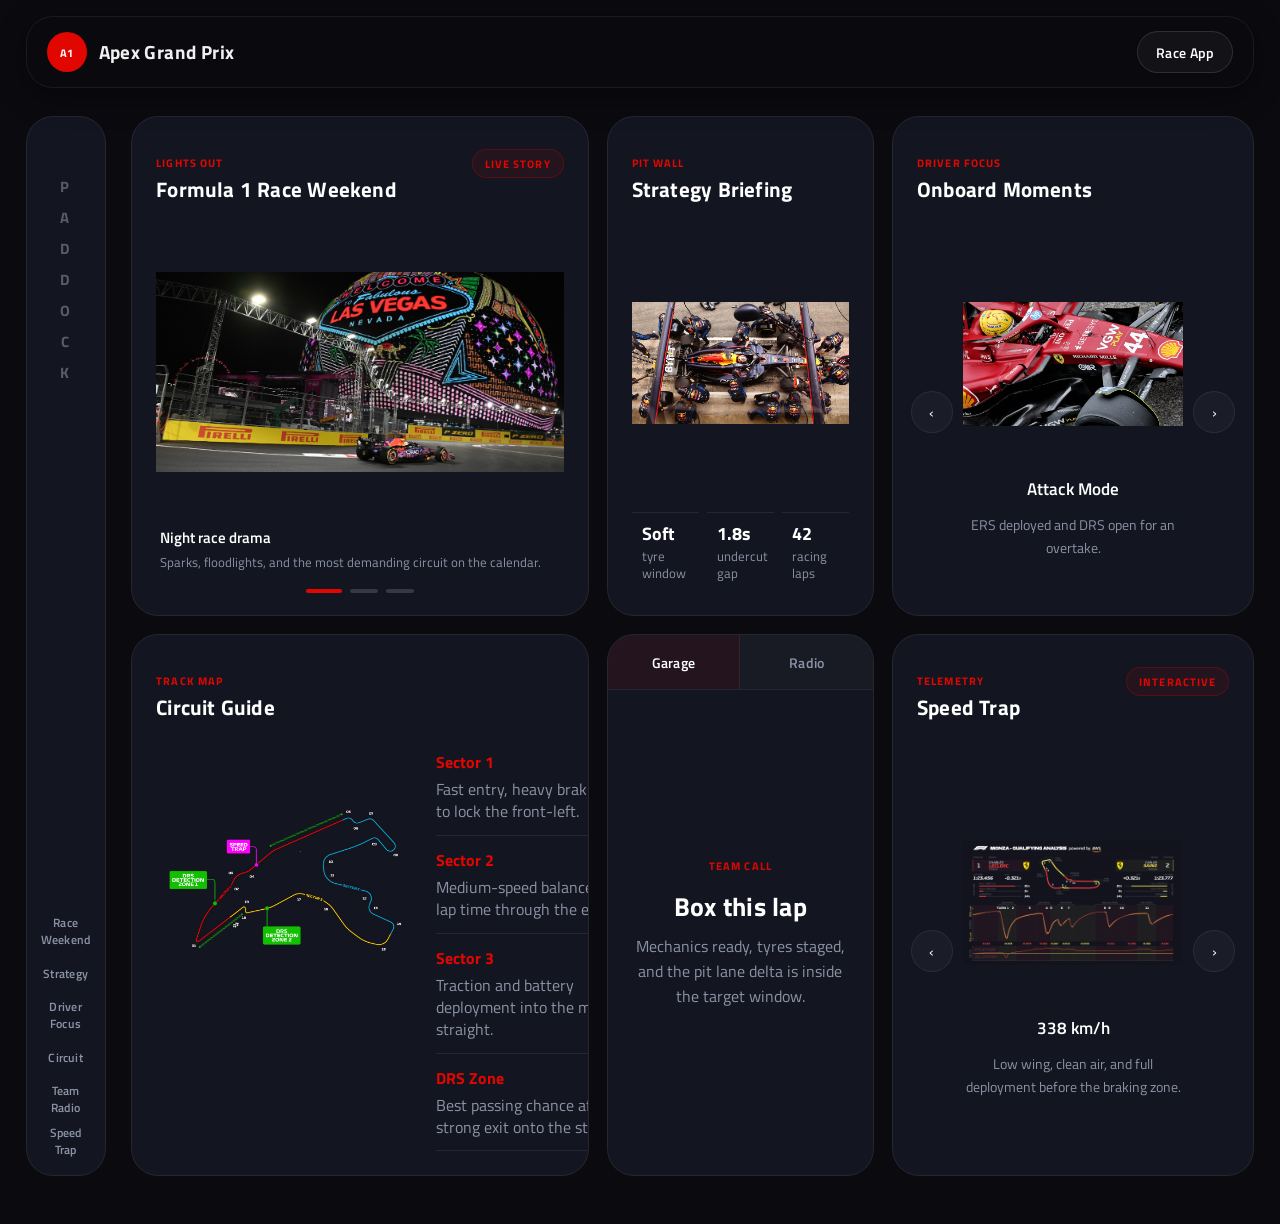
==== commit d6127b2d: "Clean up copy, formatting and optiising" ====
--- a/index.html
+++ b/index.html
@@ -4,7 +4,7 @@
   <meta charset="UTF-8">
   <meta name="viewport" content="width=device-width, initial-scale=1.0">
   <title>Apex Grand Prix Hub</title>
-  <meta name="description" content="Apex Grand Prix Hub — Formula 1 race weekends, pit strategy, driver focus, circuit guides, and telemetry data.">
+  <meta name="description" content="Apex Grand Prix Hub - Formula 1 race weekends, pit strategy, driver focus, circuit guides, and telemetry data.">
   <link rel="preconnect" href="https://fonts.googleapis.com">
   <link rel="preconnect" href="https://fonts.gstatic.com" crossorigin>
   <link href="https://fonts.googleapis.com/css2?family=Titillium+Web:wght@400;600;700&display=swap" rel="stylesheet">
@@ -85,7 +85,7 @@
             <img src="sciqus-images/pitstop.webp.avif" alt="Formula 1 pit stop crew changing tyres in under three seconds">
             <div class="slide-caption">
               <strong>Pit stop precision</strong>
-              <span>Sub-three-second service — the fastest hands in motorsport.</span>
+              <span>Sub-three-second service by the pit crew.</span>
             </div>
           </article>
         </div>
@@ -128,17 +128,17 @@
             <article class="slider-slide is-active">
               <img src="sciqus-images/cockpit.webp" alt="Formula 1 driver seated in cockpit ready for race start">
               <h3>Attack Mode</h3>
-              <p>ERS deployed, DRS open, and the overtake is set before the braking marker.</p>
+              <p>ERS deployed and DRS open for an overtake.</p>
             </article>
             <article class="slider-slide">
               <img src="sciqus-images/HelmetDesign.jpg" alt="Formula 1 racing helmet with custom livery design">
               <h3>Helmet Design</h3>
-              <p>Carbon fiber precision — 1.25 kg of protection at 330 km/h through the apex.</p>
+              <p>Lightweight carbon fiber shell weighing just 1.25 kg.</p>
             </article>
             <article class="slider-slide">
               <img src="sciqus-images/steeringwheel.png.webp" alt="Formula 1 steering wheel with buttons, rotary dials and display">
               <h3>Steering Wheel</h3>
-              <p>25+ buttons, rotary dials, and an LED display — the driver's command center.</p>
+              <p>25+ buttons, rotary dials, and an LED display.</p>
             </article>
           </div>
           <button class="icon-button slider-arrow" type="button" aria-label="Next slide" title="Next" data-slider-next>&rsaquo;</button>
--- a/styles.css
+++ b/styles.css
@@ -1,5 +1,5 @@
 /* ═══════════════════════════════════════════
-   Apex Grand Prix — Refined F1 Theme
+   Apex Grand Prix Theme
    ═══════════════════════════════════════════ */
 
 :root {
@@ -15,8 +15,8 @@
   --red-glow: rgba(225, 6, 0, 0.15);
   --red-subtle: rgba(225, 6, 0, 0.08);
   --shadow: 0 16px 48px rgba(0, 0, 0, 0.4);
-  --radius: 10px;
-  --radius-lg: 16px;
+  --radius: 27px;
+  --radius-lg: 27px;
   --shell-width: min(calc(100% - clamp(24px, 4vw, 80px)), 1900px);
   --transition: 260ms cubic-bezier(0.22, 1, 0.36, 1);
 }
@@ -65,7 +65,7 @@
   outline-offset: 2px;
 }
 
-/* ── Header ── */
+/* Header */
 .site-header {
   position: sticky;
   top: 16px;
@@ -172,7 +172,7 @@
   background: currentColor;
 }
 
-/* ── Page Shell ── */
+/* Page Shell */
 .page-shell {
   display: grid;
   grid-template-columns: clamp(80px, 6vw, 120px) minmax(0, 1fr);
@@ -181,7 +181,7 @@
   margin: 0 auto 48px;
 }
 
-/* ── Sidebar ── */
+/* Sidebar */
 .sidebar {
   position: sticky;
   top: 116px;
@@ -239,7 +239,7 @@
   display: none;
 }
 
-/* ── Desktop Grid ── */
+/* Desktop Grid */
 .desktop-grid {
   display: grid;
   grid-template-columns: repeat(12, minmax(0, 1fr));
@@ -248,11 +248,12 @@
   align-items: stretch;
 }
 
-/* ── Panel Base ── */
+/* Panel Base */
 .panel {
   position: relative;
   display: flex;
   flex-direction: column;
+  justify-content: space-between;
   min-width: 0;
   min-height: clamp(300px, 28vh, 430px);
   overflow: hidden;
@@ -326,7 +327,7 @@
   background: var(--red-subtle);
 }
 
-/* ── Grid Spans ── */
+/* Grid Spans */
 .hero-panel,
 .circuit-panel {
   grid-column: span 5;
@@ -342,7 +343,7 @@
   grid-column: span 4;
 }
 
-/* ── Carousel ── */
+/* Carousel */
 .race-carousel {
   flex: 1;
   min-height: 0;
@@ -365,7 +366,7 @@
   position: absolute;
   inset: 0;
   display: grid;
-  align-content: stretch;
+  align-content: start;
   opacity: 0;
   transform: translateX(14px);
   pointer-events: none;
@@ -376,30 +377,24 @@
   opacity: 1;
   transform: translateX(0);
   pointer-events: auto;
+  position: relative;
 }
 
 .carousel-slide img {
   width: 100%;
-  height: auto;
+  height: 280px;
   object-fit: contain;
   border-radius: var(--radius);
   background: var(--surface);
 }
 
 .slide-caption {
-  position: absolute;
-  left: 12px;
-  right: 12px;
-  bottom: 12px;
+  position: relative;
+  margin-top: 14px;
   display: grid;
   gap: 4px;
-  padding: 12px 14px;
-  border: 1px solid rgba(255, 255, 255, 0.08);
-  border-radius: var(--radius);
-  background: rgba(10, 10, 15, 0.82);
-  color: #ffffff;
-  backdrop-filter: blur(12px);
-  -webkit-backdrop-filter: blur(12px);
+  padding: 0 4px;
+  color: #ffffff;
 }
 
 .slide-caption strong {
@@ -436,10 +431,10 @@
   background: var(--red);
 }
 
-/* ── Panel Image ── */
+/* Panel Image */
 .panel-image {
   width: calc(100% - 48px);
-  height: auto;
+  height: 200px;
   margin: 18px 24px 0;
   object-fit: contain;
   border-radius: var(--radius);
@@ -468,7 +463,7 @@
   font-size: 1.1rem;
 }
 
-/* ── Slider ── */
+/* Slider */
 .slider-shell,
 .wide-slider {
   display: grid;
@@ -504,11 +499,12 @@
   opacity: 1;
   transform: scale(1);
   pointer-events: auto;
+  position: relative;
 }
 
 .slider-slide img {
   width: min(100%, 360px);
-  height: auto;
+  height: 200px;
   object-fit: contain;
   border-radius: var(--radius);
 }
@@ -518,7 +514,7 @@
   font-size: 0.9rem;
 }
 
-/* ── Circuit ── */
+/* Circuit */
 .circuit-layout {
   display: grid;
   grid-template-columns: minmax(260px, 1.1fr) minmax(220px, 0.9fr);
@@ -530,7 +526,7 @@
 
 .circuit-layout img {
   width: 100%;
-  height: auto;
+  height: 260px;
   object-fit: contain;
   border-radius: var(--radius);
 }
@@ -558,7 +554,7 @@
   line-height: 1.4;
 }
 
-/* ── Tabs ── */
+/* Tabs */
 .tabs {
   display: grid;
   grid-template-columns: repeat(2, minmax(0, 1fr));
@@ -595,6 +591,8 @@
   position: relative;
   flex: 1;
   min-height: 280px;
+  display: flex;
+  flex-direction: column;
 }
 
 .tab-panel {
@@ -604,7 +602,7 @@
   align-content: center;
   justify-items: center;
   gap: 12px;
-  padding: 28px;
+  padding: 32px 24px;
   opacity: 0;
   transform: translateY(8px);
   pointer-events: none;
@@ -616,6 +614,8 @@
   opacity: 1;
   transform: translateY(0);
   pointer-events: auto;
+  position: relative;
+  flex: 1;
 }
 
 .tab-panel h2 {
@@ -641,7 +641,7 @@
   margin: 0 auto 48px;
 }
 
-/* ── Phone Device Frame ── */
+/* Phone Device Frame */
 .phone-device {
   position: relative;
   display: flex;
@@ -657,7 +657,7 @@
   overflow: hidden;
 }
 
-/* ── Phone Notch ── */
+/* Phone Notch */
 .phone-notch {
   display: grid;
   grid-template-columns: 1fr auto 1fr;
@@ -688,7 +688,7 @@
   color: #ffffff;
 }
 
-/* ── App Top Bar ── */
+/* App Top Bar */
 .app-topbar {
   display: grid;
   grid-template-columns: 42px 1fr auto;
@@ -730,7 +730,7 @@
   cursor: pointer;
 }
 
-/* ── Scrollable App Container ── */
+/* Scrollable App Container */
 .app-scroll {
   flex: 1;
   overflow-y: auto;
@@ -753,11 +753,11 @@
   border-radius: 999px;
 }
 
-/* ── Shared App Section ── */
+/* Shared App Section */
 .app-section {
   margin-bottom: 14px;
   border: 1px solid var(--line);
-  border-radius: 14px;
+  border-radius: var(--radius);
   background: var(--surface);
   overflow: hidden;
   transition: transform var(--transition);
@@ -789,23 +789,23 @@
   line-height: 1.2;
 }
 
-/* ── Hero Section ── */
+/* Hero Section */
 .app-hero {
   border: none;
   background: none;
-  border-radius: 14px;
+  border-radius: var(--radius);
   overflow: hidden;
 }
 
 .app-hero-image {
   position: relative;
-  border-radius: 14px;
+  border-radius: var(--radius);
   overflow: hidden;
 }
 
 .app-hero-image img {
   width: 100%;
-  height: auto;
+  height: 240px;
   object-fit: contain;
   display: block;
   transition: transform 6s ease;
@@ -855,7 +855,7 @@
   line-height: 1.4;
 }
 
-/* ── Countdown ── */
+/* Countdown */
 .app-countdown-grid {
   display: grid;
   grid-template-columns: repeat(4, 1fr);
@@ -869,7 +869,7 @@
   align-items: center;
   gap: 4px;
   padding: 12px 0;
-  border-radius: 10px;
+  border-radius: var(--radius);
   background: rgba(255, 255, 255, 0.03);
   border: 1px solid var(--line);
 }
@@ -889,16 +889,16 @@
   letter-spacing: 0.06em;
 }
 
-/* ── Driver Card ── */
+/* Driver Card */
 .app-driver-hero {
   padding: 14px 18px 0;
 }
 
 .app-driver-hero img {
   width: 100%;
-  height: auto;
+  height: 200px;
   object-fit: contain;
-  border-radius: 10px;
+  border-radius: var(--radius);
   border: 1px solid var(--line);
 }
 
@@ -947,16 +947,16 @@
   line-height: 1.55;
 }
 
-/* ── Strategy Section ── */
+/* Strategy Section */
 .app-strategy-image {
   padding: 14px 18px 0;
 }
 
 .app-strategy-image img {
   width: 100%;
-  height: auto;
+  height: 180px;
   object-fit: contain;
-  border-radius: 10px;
+  border-radius: var(--radius);
   border: 1px solid var(--line);
 }
 
@@ -1036,16 +1036,16 @@
   font-variant-numeric: tabular-nums;
 }
 
-/* ── Gear Showcase ── */
+/* Gear Showcase */
 .app-gear-showcase {
   padding: 14px 18px 0;
 }
 
 .app-gear-showcase img {
   width: 100%;
-  height: auto;
+  height: 220px;
   object-fit: contain;
-  border-radius: 10px;
+  border-radius: var(--radius);
   border: 1px solid var(--line);
 }
 
@@ -1057,16 +1057,16 @@
   line-height: 1.55;
 }
 
-/* ── Telemetry ── */
+/* Telemetry */
 .app-telemetry-image {
   padding: 14px 18px 0;
 }
 
 .app-telemetry-image img {
   width: 100%;
-  height: auto;
+  height: 200px;
   object-fit: contain;
-  border-radius: 10px;
+  border-radius: var(--radius);
   border: 1px solid var(--line);
 }
 
@@ -1083,7 +1083,7 @@
   align-items: center;
   gap: 1px;
   padding: 12px 4px;
-  border-radius: 10px;
+  border-radius: var(--radius);
   background: rgba(255, 255, 255, 0.03);
   border: 1px solid var(--line);
   transition: background var(--transition);
@@ -1172,7 +1172,7 @@
   font-variant-numeric: tabular-nums;
 }
 
-/* ── Standings ── */
+/* Standings */
 .standings-table {
   padding: 14px 18px 18px;
 }
@@ -1238,7 +1238,7 @@
 .team-mcl { background: rgba(255, 138, 0, 0.35); }
 .team-fer { background: rgba(225, 6, 0, 0.35); }
 
-/* ── App Radio / Tabs ── */
+/* App Radio / Tabs */
 .app-radio .tabs {
   margin: 0 18px;
   border-radius: 10px 10px 0 0;
@@ -1247,7 +1247,10 @@
 }
 
 .app-tab-content {
+  position: relative;
   min-height: 160px;
+  display: flex;
+  flex-direction: column;
 }
 
 .app-tab-content .tab-panel {
@@ -1258,7 +1261,7 @@
   font-size: 1.25rem;
 }
 
-/* ── Phone Home Bar ── */
+/* Phone Home Bar */
 .phone-home-bar {
   width: 134px;
   height: 5px;
@@ -1268,7 +1271,7 @@
 }
 
 /* ═══════════════════════════════════════════
-   Animations — Alive & Intuitive
+   Animations
    ═══════════════════════════════════════════ */
 
 /* Fade-in on scroll (applied via IntersectionObserver in JS) */
@@ -1298,7 +1301,7 @@
   );
   animation: shimmer 8s ease-in-out infinite;
   pointer-events: none;
-  border-radius: 14px;
+  border-radius: var(--radius);
 }
 
 @keyframes shimmer {
@@ -1518,7 +1521,7 @@
   }
 
   .carousel-slide img {
-    height: auto;
+    height: 180px;
   }
 
   .carousel-dots {
@@ -1556,7 +1559,7 @@
   }
 
   .circuit-layout img {
-    height: auto;
+    height: 180px;
   }
 
   .tab {
@@ -1604,7 +1607,7 @@
   }
 
   .carousel-slide img {
-    height: auto;
+    height: 150px;
   }
 
   .slider-slide p,
